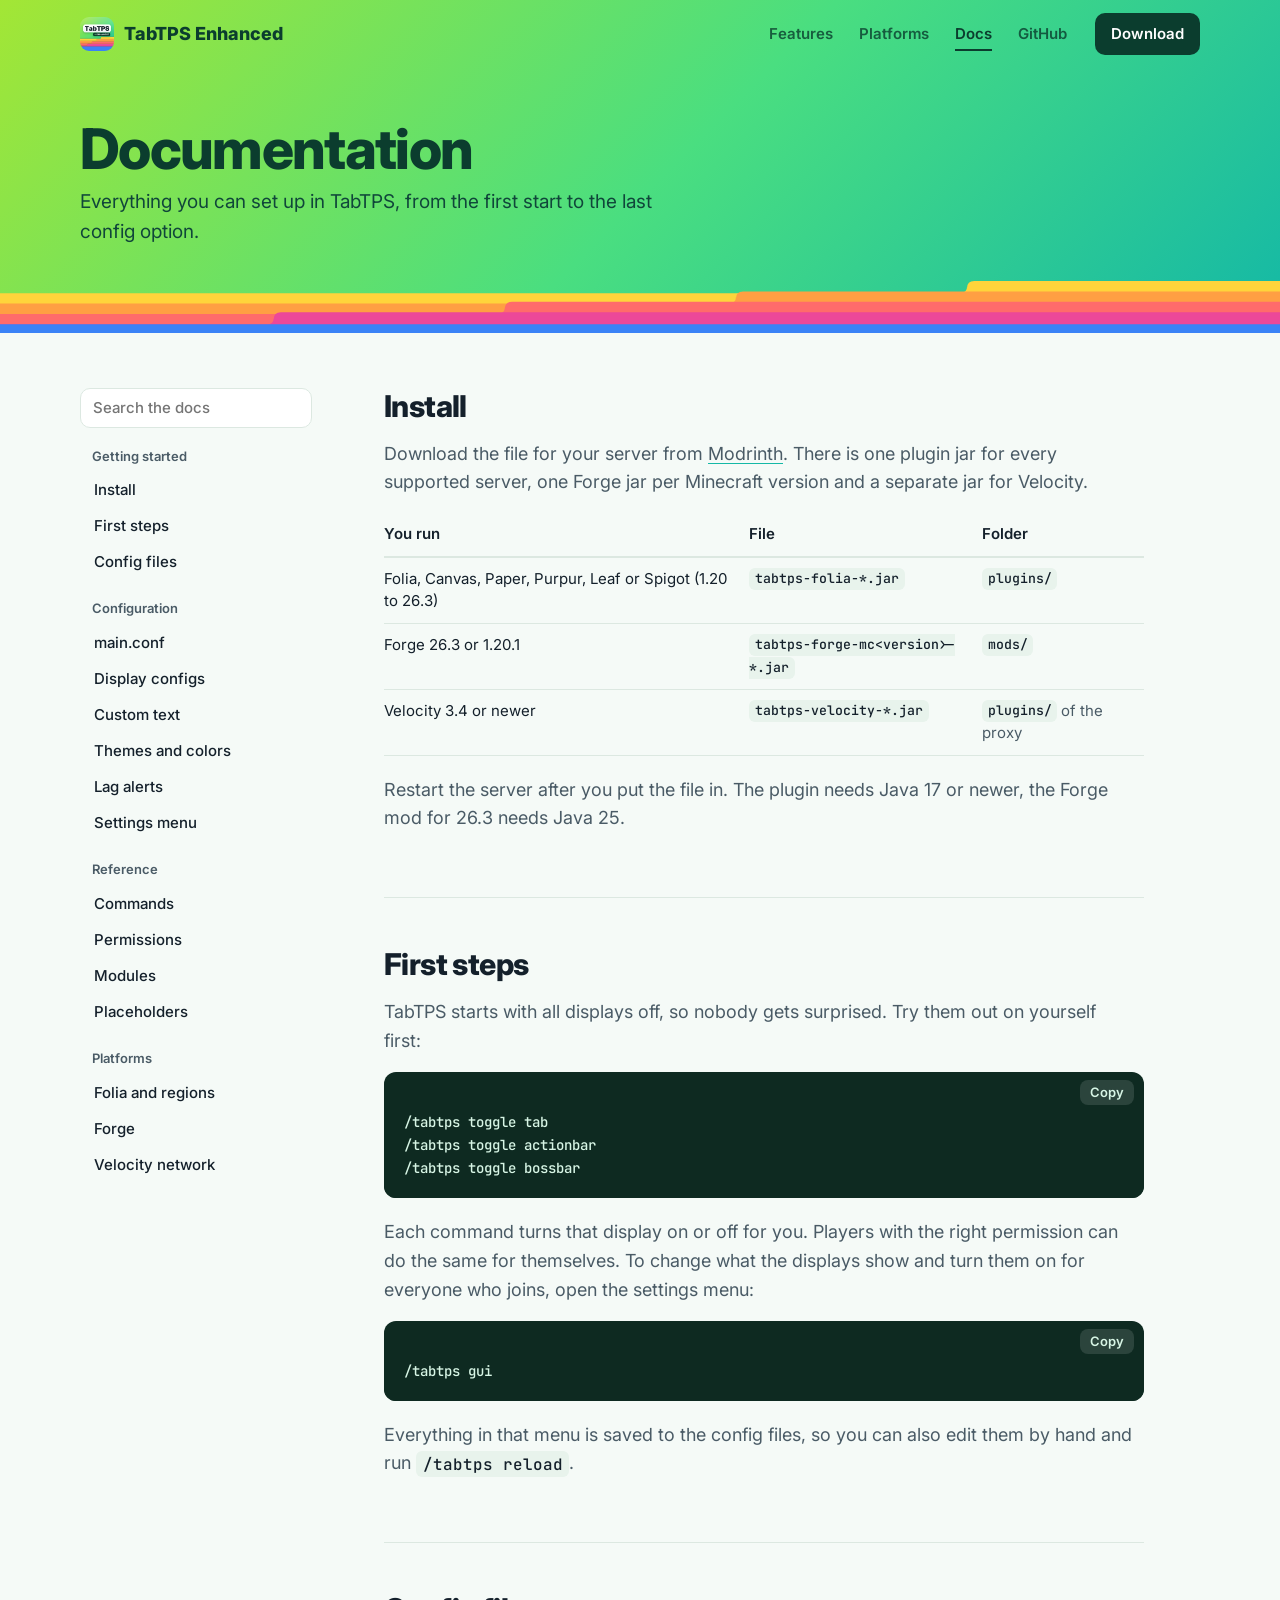
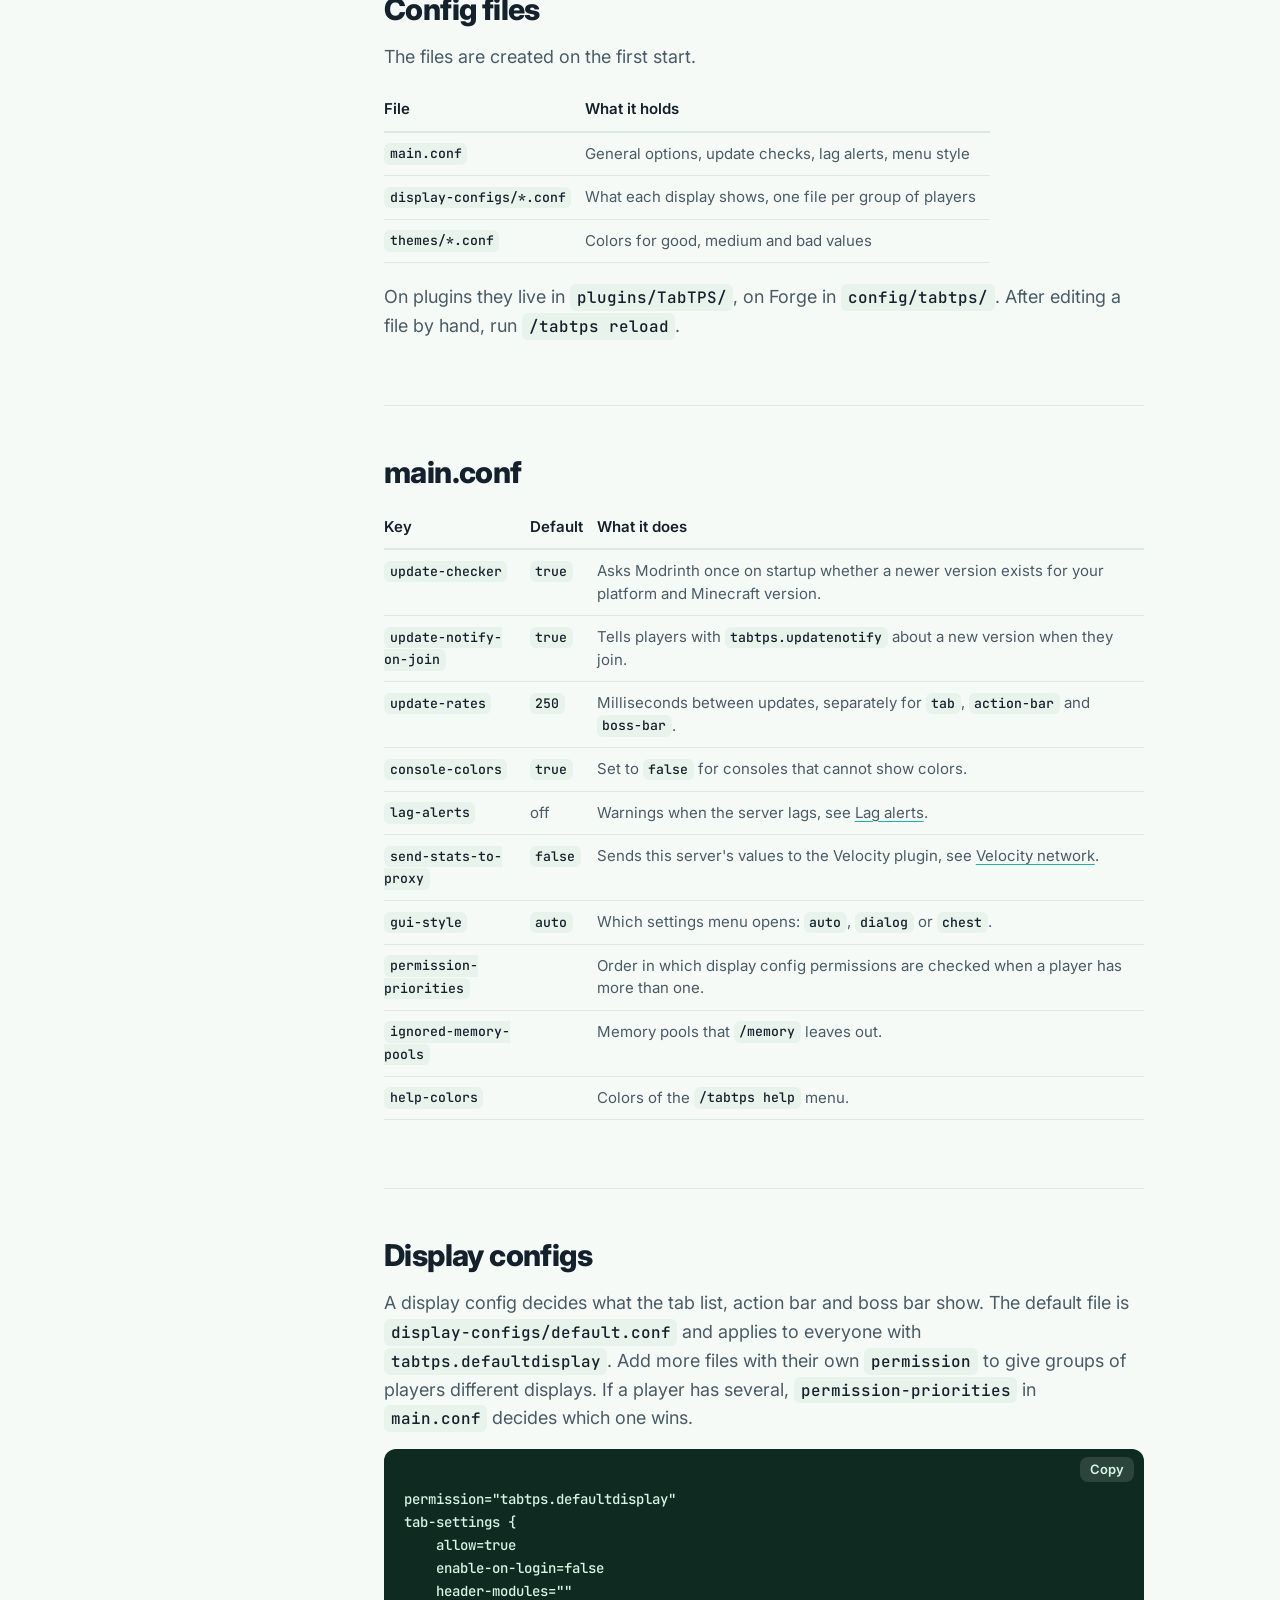
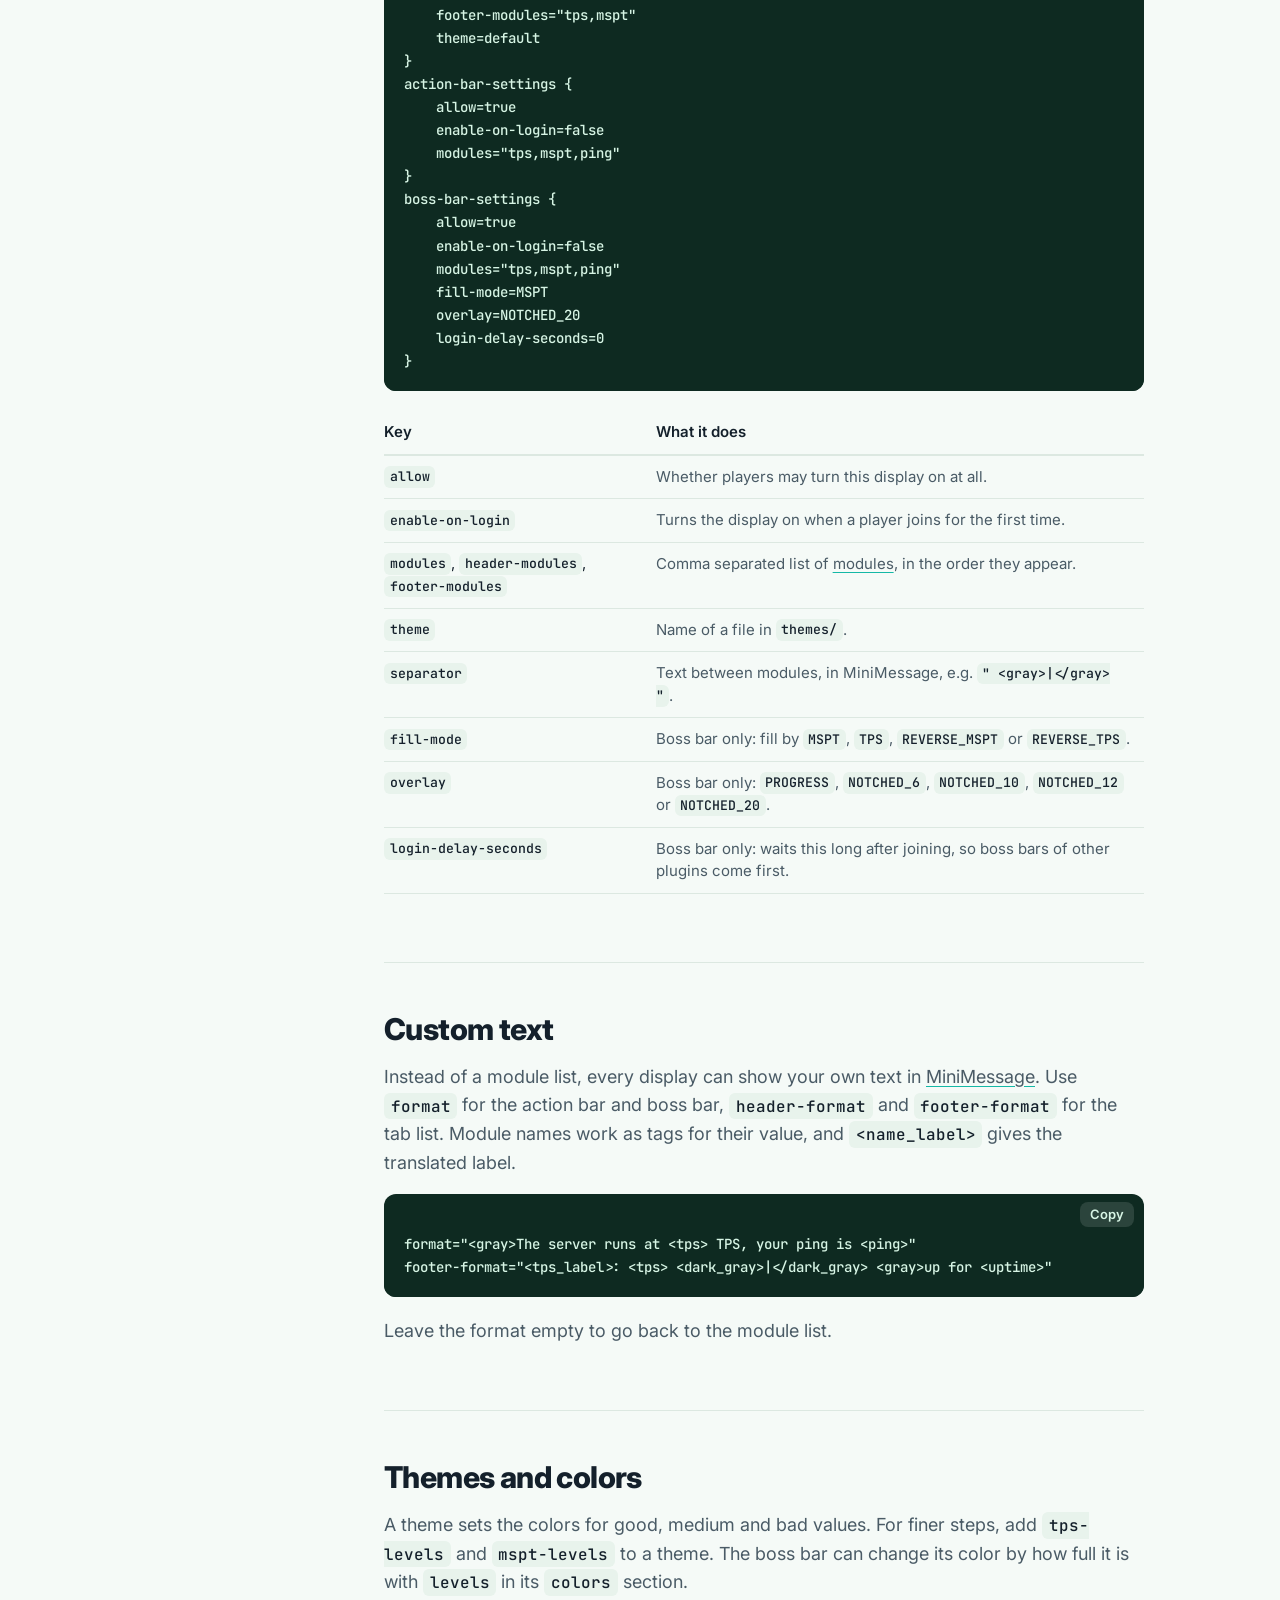
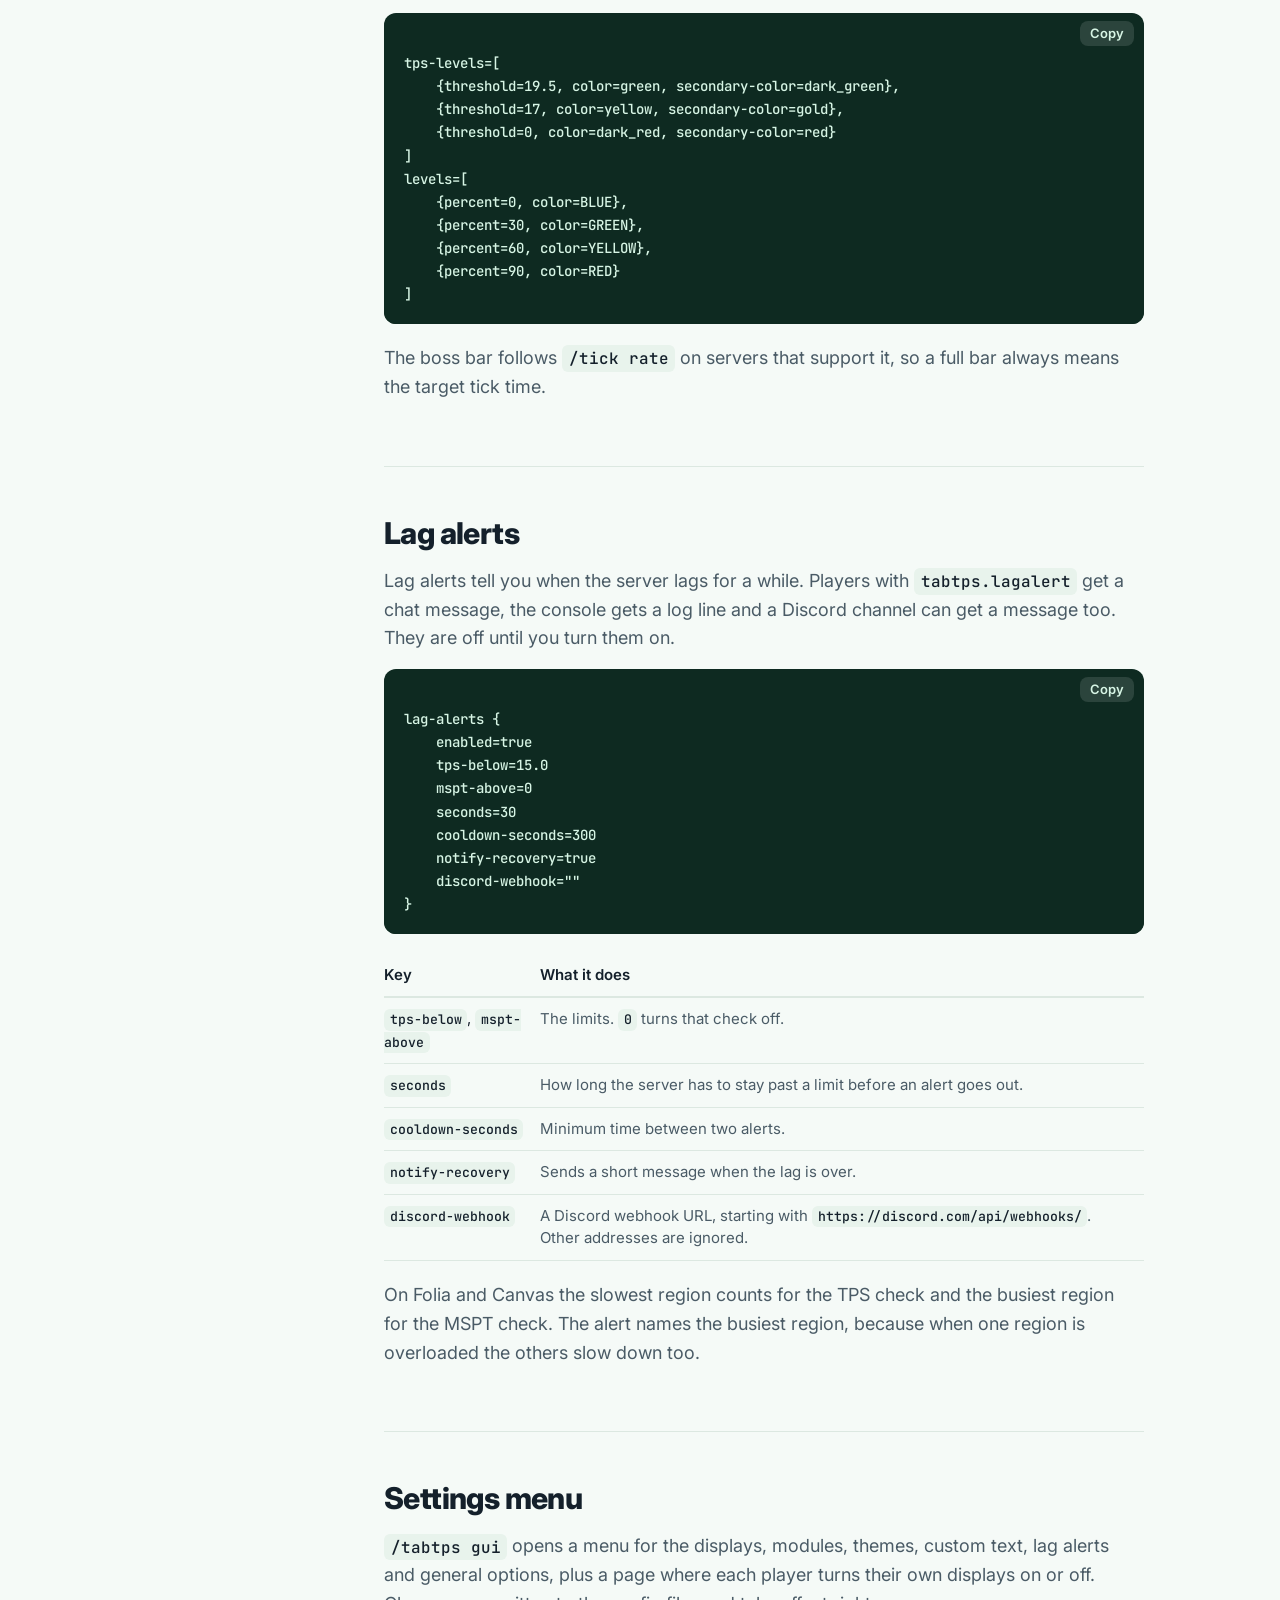
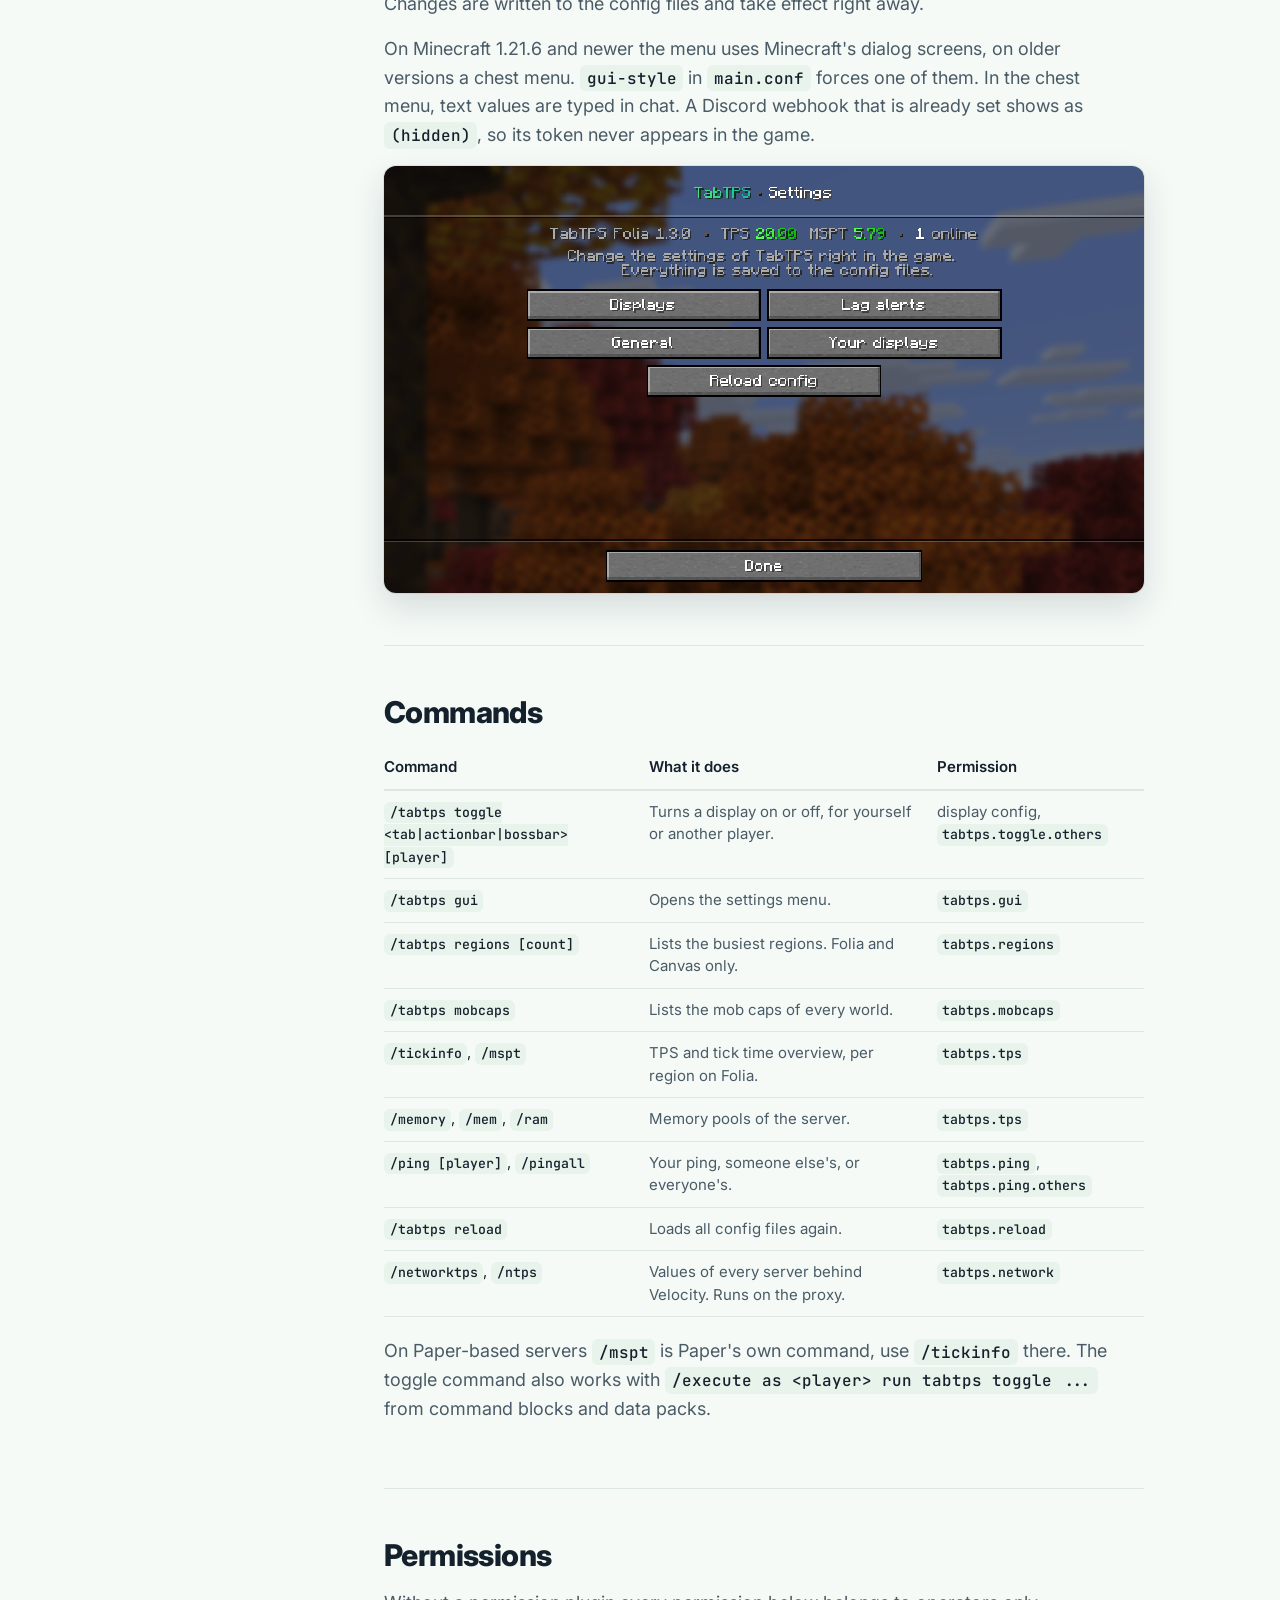
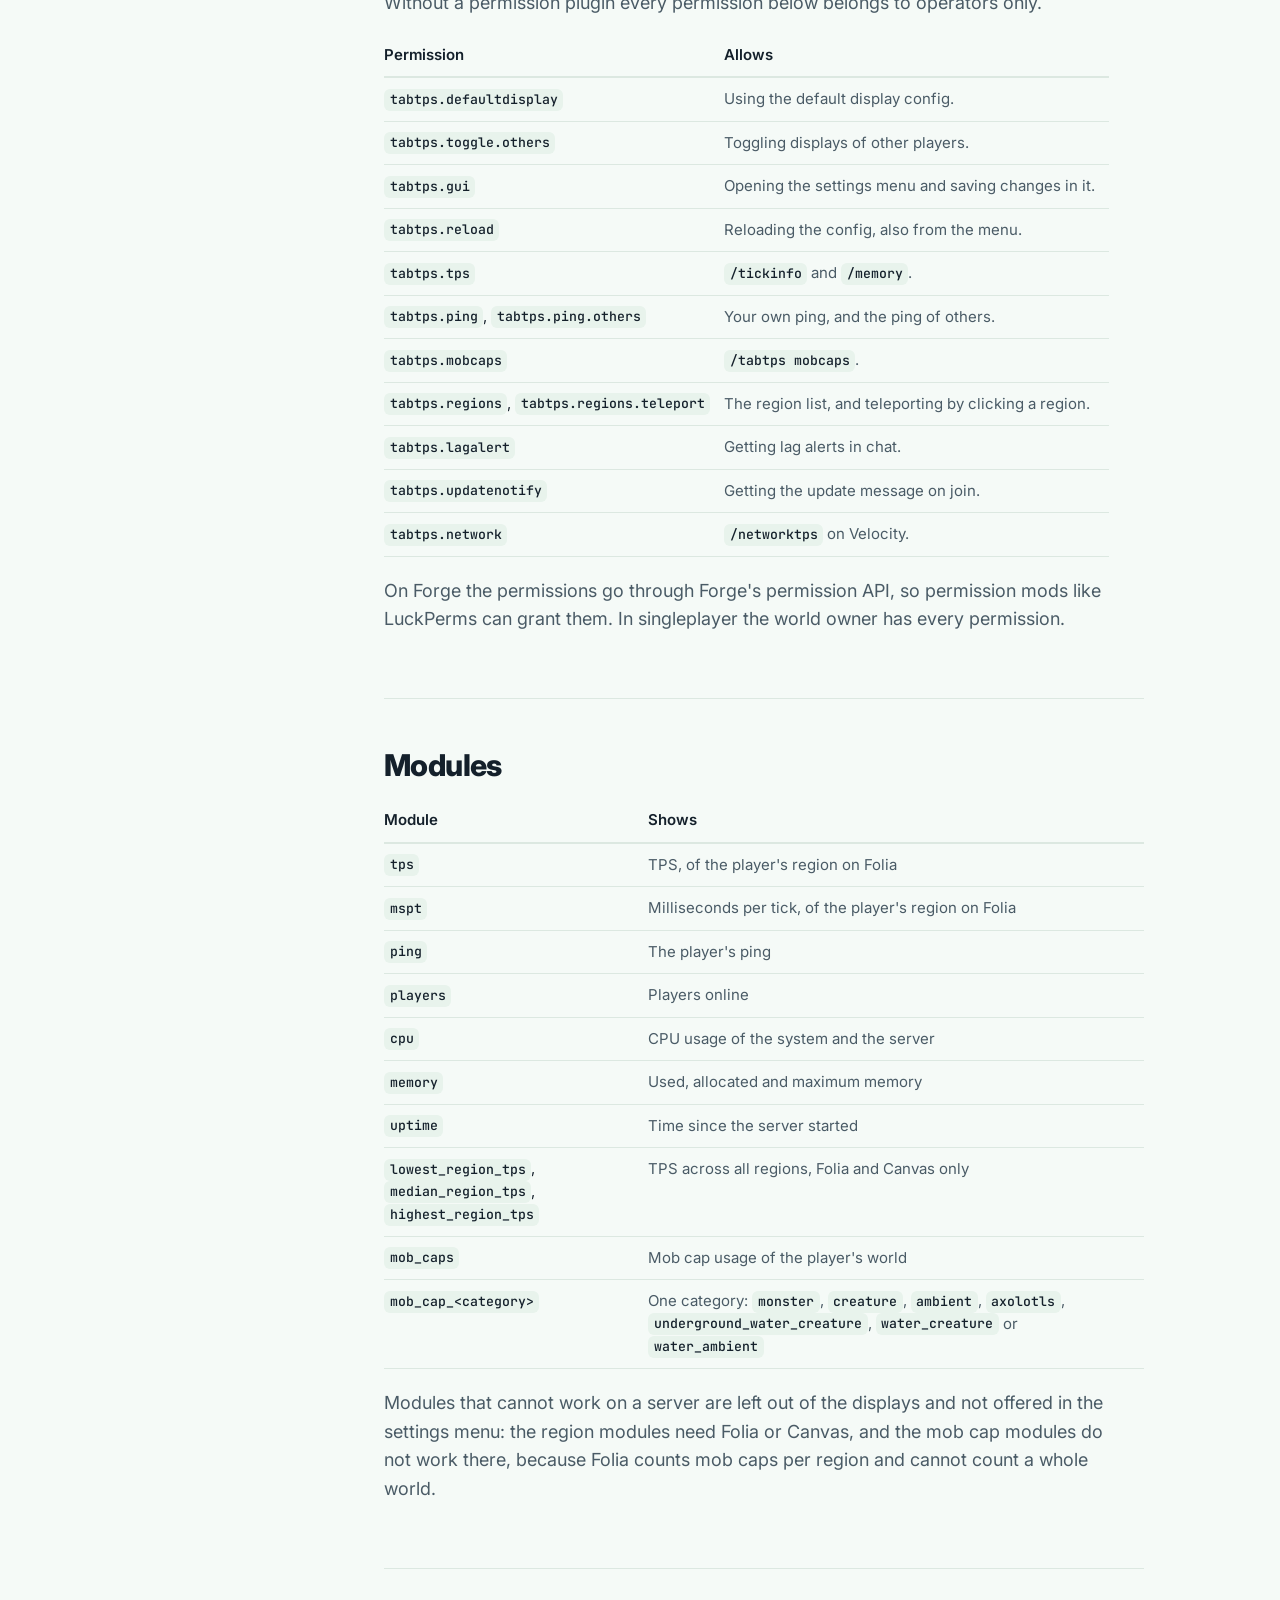
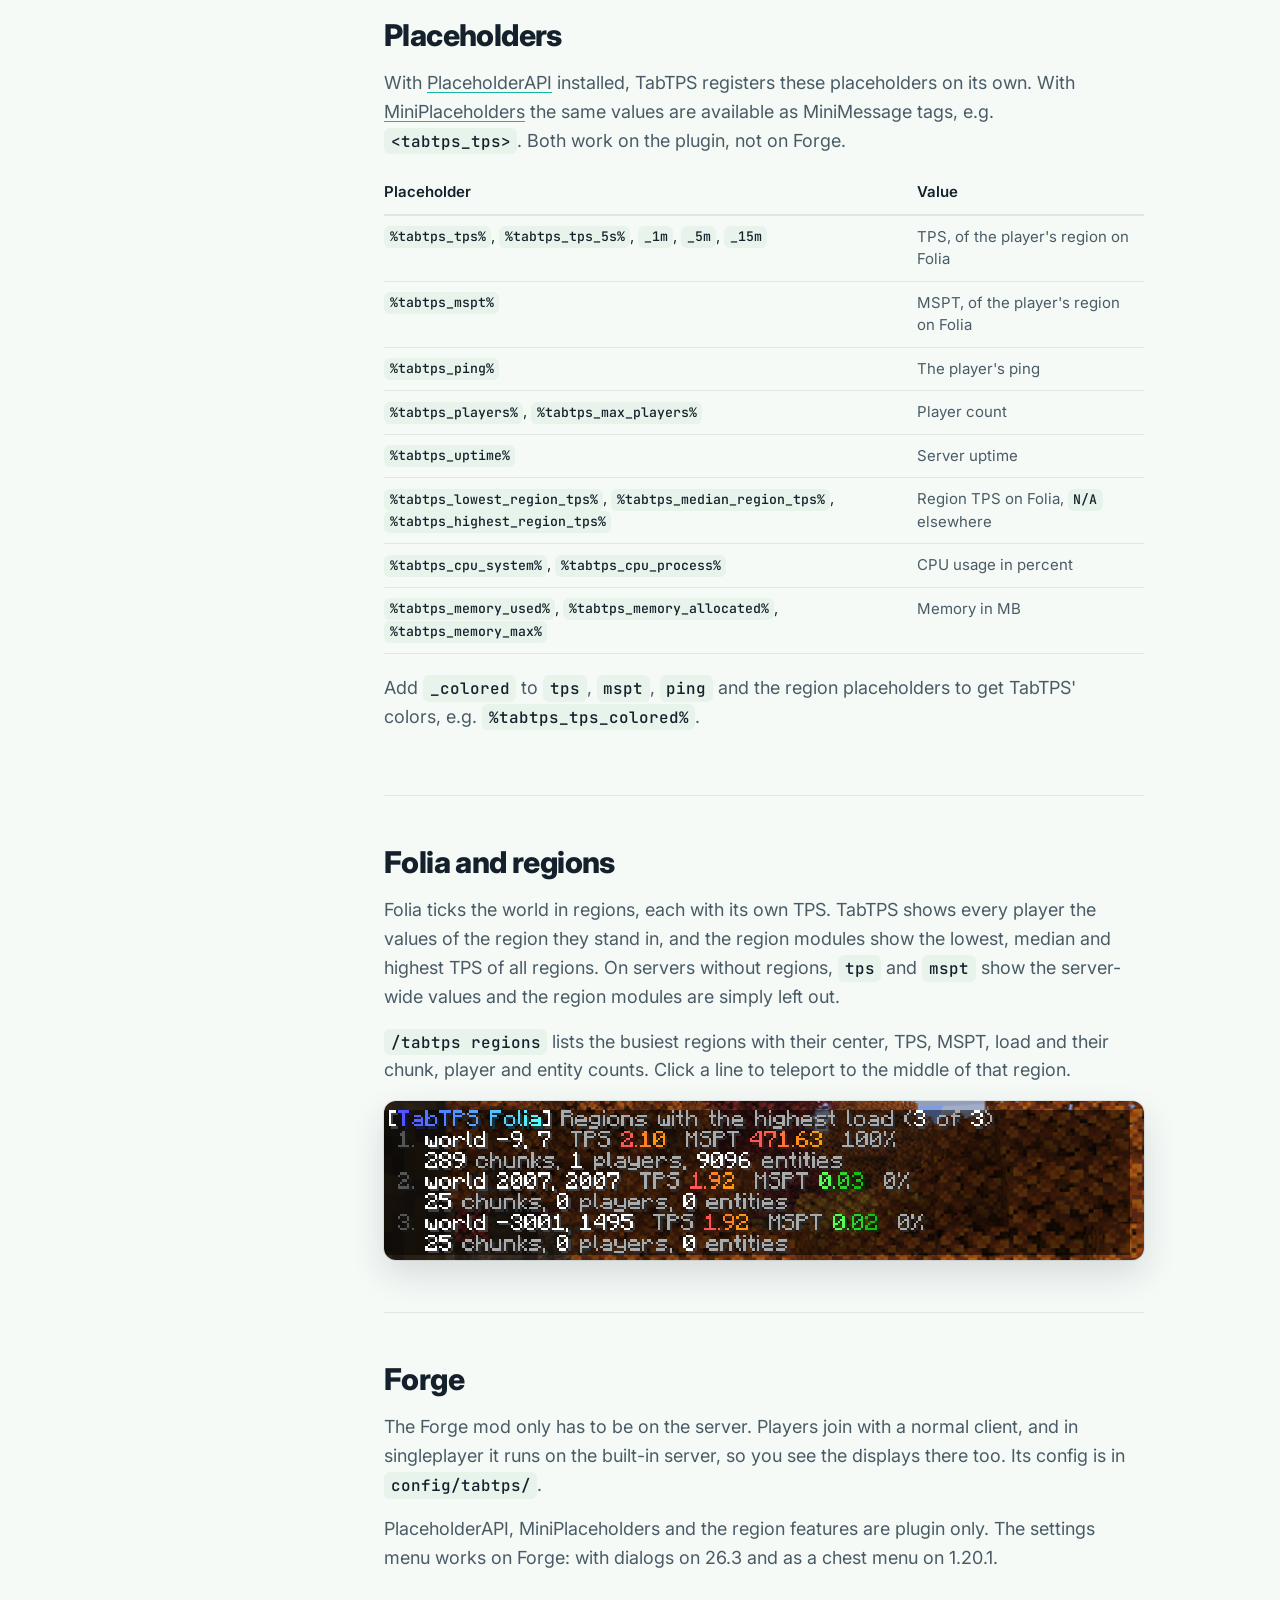
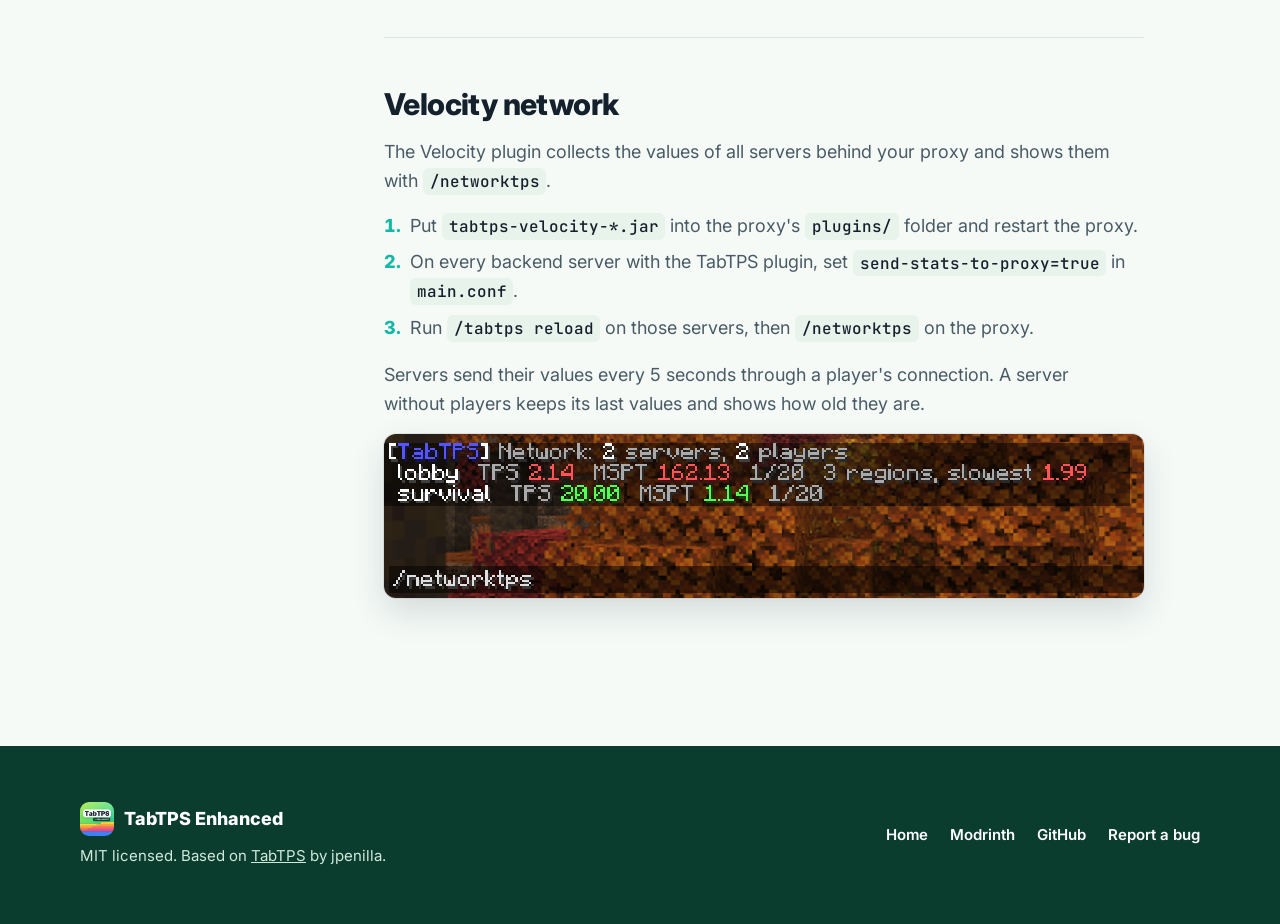
==== docs/docs.html @ 2b4ebb53 "Add website and documentation Static landing page and documentation in docs/ for GitHub Pages. The r" ====
<!doctype html>
<html lang="en">
<head>
<meta charset="utf-8">
<meta name="viewport" content="width=device-width, initial-scale=1">
<title>TabTPS Docs</title>
<meta name="description" content="How to install, configure and use TabTPS Enhanced: displays, modules, lag alerts, the settings menu, commands, permissions and placeholders.">
<link rel="icon" href="media/logo-128.png">
<link rel="preconnect" href="https://fonts.googleapis.com">
<link rel="preconnect" href="https://fonts.gstatic.com" crossorigin>
<link href="https://fonts.googleapis.com/css2?family=Inter:wght@400;500;600;800&family=JetBrains+Mono:wght@500&display=swap" rel="stylesheet">
<link rel="stylesheet" href="site.css">
</head>
<body class="docs-page">

<header class="topbar">
  <nav class="nav wrap" aria-label="Main">
    <a class="brand" href="index.html"><img src="media/logo-128.png" alt=""><span>TabTPS Enhanced</span></a>
    <ul class="nav-links" id="nav-links">
      <li><a href="index.html#features">Features</a></li>
      <li><a href="index.html#platforms">Platforms</a></li>
      <li><a href="docs.html" aria-current="page">Docs</a></li>
      <li><a href="https://github.com/MCbabel/TabTPS-Folia">GitHub</a></li>
      <li class="menu-only"><a href="https://modrinth.com/plugin/tabtps-folia">Download on Modrinth</a></li>
    </ul>
    <a class="nav-download" href="https://modrinth.com/plugin/tabtps-folia">Download</a>
    <button class="menu-toggle" type="button" aria-expanded="false" aria-controls="nav-links">Menu</button>
  </nav>
</header>

<div class="doc-hero">
  <div class="wrap">
    <h1>Documentation</h1>
    <p>Everything you can set up in TabTPS, from the first start to the last config option.</p>
  </div>
  <svg class="bands small" viewBox="0 0 1440 60" preserveAspectRatio="none" aria-hidden="true">
    <path fill="#FFD43B" d="M0 14H1080Q1088 14 1088 6V8Q1088 0 1096 0H1440V60H0Z"/>
    <path fill="#FF9F43" d="M0 26H820Q828 26 828 18V20Q828 12 836 12H1440V60H0Z"/>
    <path fill="#FF6B6B" d="M0 38H560Q568 38 568 30V32Q568 24 576 24H1440V60H0Z"/>
    <path fill="#EC4899" d="M0 50H300Q308 50 308 42V44Q308 36 316 36H1440V60H0Z"/>
    <path fill="#3B82F6" d="M0 50H1440V60H0Z"/>
  </svg>
</div>

<div class="doc-layout wrap">
  <aside class="doc-nav" aria-label="Documentation">
    <details class="doc-toc" open>
      <summary>On this page<span class="doc-current"></span></summary>
      <label class="doc-search">
        <span class="visually-hidden">Search the docs</span>
        <input type="search" placeholder="Search the docs" autocomplete="off">
      </label>
      <p class="doc-search-empty" hidden>Nothing found. Try a command, a permission or a config key.</p>
      <ol>
        <li class="group">Getting started
          <ol>
            <li><a href="#install">Install</a></li>
            <li><a href="#first-steps">First steps</a></li>
            <li><a href="#files">Config files</a></li>
          </ol>
        </li>
        <li class="group">Configuration
          <ol>
            <li><a href="#main-conf">main.conf</a></li>
            <li><a href="#display-configs">Display configs</a></li>
            <li><a href="#custom-text">Custom text</a></li>
            <li><a href="#themes">Themes and colors</a></li>
            <li><a href="#lag-alerts">Lag alerts</a></li>
            <li><a href="#settings-menu">Settings menu</a></li>
          </ol>
        </li>
        <li class="group">Reference
          <ol>
            <li><a href="#commands">Commands</a></li>
            <li><a href="#permissions">Permissions</a></li>
            <li><a href="#modules">Modules</a></li>
            <li><a href="#placeholders">Placeholders</a></li>
          </ol>
        </li>
        <li class="group">Platforms
          <ol>
            <li><a href="#folia">Folia and regions</a></li>
            <li><a href="#forge">Forge</a></li>
            <li><a href="#velocity">Velocity network</a></li>
          </ol>
        </li>
      </ol>
    </details>
  </aside>

  <main class="doc-content">

    <section id="install">
      <h2>Install</h2>
      <p>Download the file for your server from <a href="https://modrinth.com/plugin/tabtps-folia">Modrinth</a>. There is one plugin jar for every supported server, one Forge jar per Minecraft version and a separate jar for Velocity.</p>
      <table>
        <thead><tr><th>You run</th><th>File</th><th>Folder</th></tr></thead>
        <tbody>
          <tr><td>Folia, Canvas, Paper, Purpur, Leaf or Spigot (1.20 to 26.3)</td><td><code>tabtps-folia-*.jar</code></td><td><code>plugins/</code></td></tr>
          <tr><td>Forge 26.3 or 1.20.1</td><td><code>tabtps-forge-mc&lt;version&gt;-*.jar</code></td><td><code>mods/</code></td></tr>
          <tr><td>Velocity 3.4 or newer</td><td><code>tabtps-velocity-*.jar</code></td><td><code>plugins/</code> of the proxy</td></tr>
        </tbody>
      </table>
      <p>Restart the server after you put the file in. The plugin needs Java 17 or newer, the Forge mod for 26.3 needs Java 25.</p>
    </section>

    <section id="first-steps">
      <h2>First steps</h2>
      <p>TabTPS starts with all displays off, so nobody gets surprised. Try them out on yourself first:</p>
      <pre><code>/tabtps toggle tab
/tabtps toggle actionbar
/tabtps toggle bossbar</code></pre>
      <p>Each command turns that display on or off for you. Players with the right permission can do the same for themselves. To change what the displays show and turn them on for everyone who joins, open the settings menu:</p>
      <pre><code>/tabtps gui</code></pre>
      <p>Everything in that menu is saved to the config files, so you can also edit them by hand and run <code>/tabtps reload</code>.</p>
    </section>

    <section id="files">
      <h2>Config files</h2>
      <p>The files are created on the first start.</p>
      <table>
        <thead><tr><th>File</th><th>What it holds</th></tr></thead>
        <tbody>
          <tr><td><code>main.conf</code></td><td>General options, update checks, lag alerts, menu style</td></tr>
          <tr><td><code>display-configs/*.conf</code></td><td>What each display shows, one file per group of players</td></tr>
          <tr><td><code>themes/*.conf</code></td><td>Colors for good, medium and bad values</td></tr>
        </tbody>
      </table>
      <p>On plugins they live in <code>plugins/TabTPS/</code>, on Forge in <code>config/tabtps/</code>. After editing a file by hand, run <code>/tabtps reload</code>.</p>
    </section>

    <section id="main-conf">
      <h2>main.conf</h2>
      <table>
        <thead><tr><th>Key</th><th>Default</th><th>What it does</th></tr></thead>
        <tbody>
          <tr><td><code>update-checker</code></td><td><code>true</code></td><td>Asks Modrinth once on startup whether a newer version exists for your platform and Minecraft version.</td></tr>
          <tr><td><code>update-notify-on-join</code></td><td><code>true</code></td><td>Tells players with <code>tabtps.updatenotify</code> about a new version when they join.</td></tr>
          <tr><td><code>update-rates</code></td><td><code>250</code></td><td>Milliseconds between updates, separately for <code>tab</code>, <code>action-bar</code> and <code>boss-bar</code>.</td></tr>
          <tr><td><code>console-colors</code></td><td><code>true</code></td><td>Set to <code>false</code> for consoles that cannot show colors.</td></tr>
          <tr><td><code>lag-alerts</code></td><td>off</td><td>Warnings when the server lags, see <a href="#lag-alerts">Lag alerts</a>.</td></tr>
          <tr><td><code>send-stats-to-proxy</code></td><td><code>false</code></td><td>Sends this server's values to the Velocity plugin, see <a href="#velocity">Velocity network</a>.</td></tr>
          <tr><td><code>gui-style</code></td><td><code>auto</code></td><td>Which settings menu opens: <code>auto</code>, <code>dialog</code> or <code>chest</code>.</td></tr>
          <tr><td><code>permission-priorities</code></td><td></td><td>Order in which display config permissions are checked when a player has more than one.</td></tr>
          <tr><td><code>ignored-memory-pools</code></td><td></td><td>Memory pools that <code>/memory</code> leaves out.</td></tr>
          <tr><td><code>help-colors</code></td><td></td><td>Colors of the <code>/tabtps help</code> menu.</td></tr>
        </tbody>
      </table>
    </section>

    <section id="display-configs">
      <h2>Display configs</h2>
      <p>A display config decides what the tab list, action bar and boss bar show. The default file is <code>display-configs/default.conf</code> and applies to everyone with <code>tabtps.defaultdisplay</code>. Add more files with their own <code>permission</code> to give groups of players different displays. If a player has several, <code>permission-priorities</code> in <code>main.conf</code> decides which one wins.</p>
      <pre><code>permission="tabtps.defaultdisplay"
tab-settings {
    allow=true
    enable-on-login=false
    header-modules=""
    footer-modules="tps,mspt"
    theme=default
}
action-bar-settings {
    allow=true
    enable-on-login=false
    modules="tps,mspt,ping"
}
boss-bar-settings {
    allow=true
    enable-on-login=false
    modules="tps,mspt,ping"
    fill-mode=MSPT
    overlay=NOTCHED_20
    login-delay-seconds=0
}</code></pre>
      <table>
        <thead><tr><th>Key</th><th>What it does</th></tr></thead>
        <tbody>
          <tr><td><code>allow</code></td><td>Whether players may turn this display on at all.</td></tr>
          <tr><td><code>enable-on-login</code></td><td>Turns the display on when a player joins for the first time.</td></tr>
          <tr><td><code>modules</code>, <code>header-modules</code>, <code>footer-modules</code></td><td>Comma separated list of <a href="#modules">modules</a>, in the order they appear.</td></tr>
          <tr><td><code>theme</code></td><td>Name of a file in <code>themes/</code>.</td></tr>
          <tr><td><code>separator</code></td><td>Text between modules, in MiniMessage, e.g. <code>" &lt;gray&gt;|&lt;/gray&gt; "</code>.</td></tr>
          <tr><td><code>fill-mode</code></td><td>Boss bar only: fill by <code>MSPT</code>, <code>TPS</code>, <code>REVERSE_MSPT</code> or <code>REVERSE_TPS</code>.</td></tr>
          <tr><td><code>overlay</code></td><td>Boss bar only: <code>PROGRESS</code>, <code>NOTCHED_6</code>, <code>NOTCHED_10</code>, <code>NOTCHED_12</code> or <code>NOTCHED_20</code>.</td></tr>
          <tr><td><code>login-delay-seconds</code></td><td>Boss bar only: waits this long after joining, so boss bars of other plugins come first.</td></tr>
        </tbody>
      </table>
    </section>

    <section id="custom-text">
      <h2>Custom text</h2>
      <p>Instead of a module list, every display can show your own text in <a href="https://docs.advntr.dev/minimessage/format.html">MiniMessage</a>. Use <code>format</code> for the action bar and boss bar, <code>header-format</code> and <code>footer-format</code> for the tab list. Module names work as tags for their value, and <code>&lt;name_label&gt;</code> gives the translated label.</p>
      <pre><code>format="&lt;gray&gt;The server runs at &lt;tps&gt; TPS, your ping is &lt;ping&gt;"
footer-format="&lt;tps_label&gt;: &lt;tps&gt; &lt;dark_gray&gt;|&lt;/dark_gray&gt; &lt;gray&gt;up for &lt;uptime&gt;"</code></pre>
      <p>Leave the format empty to go back to the module list.</p>
    </section>

    <section id="themes">
      <h2>Themes and colors</h2>
      <p>A theme sets the colors for good, medium and bad values. For finer steps, add <code>tps-levels</code> and <code>mspt-levels</code> to a theme. The boss bar can change its color by how full it is with <code>levels</code> in its <code>colors</code> section.</p>
      <pre><code>tps-levels=[
    {threshold=19.5, color=green, secondary-color=dark_green},
    {threshold=17, color=yellow, secondary-color=gold},
    {threshold=0, color=dark_red, secondary-color=red}
]
levels=[
    {percent=0, color=BLUE},
    {percent=30, color=GREEN},
    {percent=60, color=YELLOW},
    {percent=90, color=RED}
]</code></pre>
      <p>The boss bar follows <code>/tick rate</code> on servers that support it, so a full bar always means the target tick time.</p>
    </section>

    <section id="lag-alerts">
      <h2>Lag alerts</h2>
      <p>Lag alerts tell you when the server lags for a while. Players with <code>tabtps.lagalert</code> get a chat message, the console gets a log line and a Discord channel can get a message too. They are off until you turn them on.</p>
      <pre><code>lag-alerts {
    enabled=true
    tps-below=15.0
    mspt-above=0
    seconds=30
    cooldown-seconds=300
    notify-recovery=true
    discord-webhook=""
}</code></pre>
      <table>
        <thead><tr><th>Key</th><th>What it does</th></tr></thead>
        <tbody>
          <tr><td><code>tps-below</code>, <code>mspt-above</code></td><td>The limits. <code>0</code> turns that check off.</td></tr>
          <tr><td><code>seconds</code></td><td>How long the server has to stay past a limit before an alert goes out.</td></tr>
          <tr><td><code>cooldown-seconds</code></td><td>Minimum time between two alerts.</td></tr>
          <tr><td><code>notify-recovery</code></td><td>Sends a short message when the lag is over.</td></tr>
          <tr><td><code>discord-webhook</code></td><td>A Discord webhook URL, starting with <code>https://discord.com/api/webhooks/</code>. Other addresses are ignored.</td></tr>
        </tbody>
      </table>
      <p>On Folia and Canvas the slowest region counts for the TPS check and the busiest region for the MSPT check. The alert names the busiest region, because when one region is overloaded the others slow down too.</p>
    </section>

    <section id="settings-menu">
      <h2>Settings menu</h2>
      <p><code>/tabtps gui</code> opens a menu for the displays, modules, themes, custom text, lag alerts and general options, plus a page where each player turns their own displays on or off. Changes are written to the config files and take effect right away.</p>
      <p>On Minecraft 1.21.6 and newer the menu uses Minecraft's dialog screens, on older versions a chest menu. <code>gui-style</code> in <code>main.conf</code> forces one of them. In the chest menu, text values are typed in chat. A Discord webhook that is already set shows as <code>(hidden)</code>, so its token never appears in the game.</p>
      <img class="doc-shot" src="media/gui-dialog.png" width="1440" height="810" alt="The settings dialog with buttons for displays, lag alerts, general and your displays" loading="lazy">
    </section>

    <section id="commands">
      <h2>Commands</h2>
      <table>
        <thead><tr><th>Command</th><th>What it does</th><th>Permission</th></tr></thead>
        <tbody>
          <tr><td><code>/tabtps toggle &lt;tab|actionbar|bossbar&gt; [player]</code></td><td>Turns a display on or off, for yourself or another player.</td><td>display config, <code>tabtps.toggle.others</code></td></tr>
          <tr><td><code>/tabtps gui</code></td><td>Opens the settings menu.</td><td><code>tabtps.gui</code></td></tr>
          <tr><td><code>/tabtps regions [count]</code></td><td>Lists the busiest regions. Folia and Canvas only.</td><td><code>tabtps.regions</code></td></tr>
          <tr><td><code>/tabtps mobcaps</code></td><td>Lists the mob caps of every world.</td><td><code>tabtps.mobcaps</code></td></tr>
          <tr><td><code>/tickinfo</code>, <code>/mspt</code></td><td>TPS and tick time overview, per region on Folia.</td><td><code>tabtps.tps</code></td></tr>
          <tr><td><code>/memory</code>, <code>/mem</code>, <code>/ram</code></td><td>Memory pools of the server.</td><td><code>tabtps.tps</code></td></tr>
          <tr><td><code>/ping [player]</code>, <code>/pingall</code></td><td>Your ping, someone else's, or everyone's.</td><td><code>tabtps.ping</code>, <code>tabtps.ping.others</code></td></tr>
          <tr><td><code>/tabtps reload</code></td><td>Loads all config files again.</td><td><code>tabtps.reload</code></td></tr>
          <tr><td><code>/networktps</code>, <code>/ntps</code></td><td>Values of every server behind Velocity. Runs on the proxy.</td><td><code>tabtps.network</code></td></tr>
        </tbody>
      </table>
      <p>On Paper-based servers <code>/mspt</code> is Paper's own command, use <code>/tickinfo</code> there. The toggle command also works with <code>/execute as &lt;player&gt; run tabtps toggle ...</code> from command blocks and data packs.</p>
    </section>

    <section id="permissions">
      <h2>Permissions</h2>
      <p>Without a permission plugin every permission below belongs to operators only.</p>
      <table>
        <thead><tr><th>Permission</th><th>Allows</th></tr></thead>
        <tbody>
          <tr><td><code>tabtps.defaultdisplay</code></td><td>Using the default display config.</td></tr>
          <tr><td><code>tabtps.toggle.others</code></td><td>Toggling displays of other players.</td></tr>
          <tr><td><code>tabtps.gui</code></td><td>Opening the settings menu and saving changes in it.</td></tr>
          <tr><td><code>tabtps.reload</code></td><td>Reloading the config, also from the menu.</td></tr>
          <tr><td><code>tabtps.tps</code></td><td><code>/tickinfo</code> and <code>/memory</code>.</td></tr>
          <tr><td><code>tabtps.ping</code>, <code>tabtps.ping.others</code></td><td>Your own ping, and the ping of others.</td></tr>
          <tr><td><code>tabtps.mobcaps</code></td><td><code>/tabtps mobcaps</code>.</td></tr>
          <tr><td><code>tabtps.regions</code>, <code>tabtps.regions.teleport</code></td><td>The region list, and teleporting by clicking a region.</td></tr>
          <tr><td><code>tabtps.lagalert</code></td><td>Getting lag alerts in chat.</td></tr>
          <tr><td><code>tabtps.updatenotify</code></td><td>Getting the update message on join.</td></tr>
          <tr><td><code>tabtps.network</code></td><td><code>/networktps</code> on Velocity.</td></tr>
        </tbody>
      </table>
      <p>On Forge the permissions go through Forge's permission API, so permission mods like LuckPerms can grant them. In singleplayer the world owner has every permission.</p>
    </section>

    <section id="modules">
      <h2>Modules</h2>
      <table>
        <thead><tr><th>Module</th><th>Shows</th></tr></thead>
        <tbody>
          <tr><td><code>tps</code></td><td>TPS, of the player's region on Folia</td></tr>
          <tr><td><code>mspt</code></td><td>Milliseconds per tick, of the player's region on Folia</td></tr>
          <tr><td><code>ping</code></td><td>The player's ping</td></tr>
          <tr><td><code>players</code></td><td>Players online</td></tr>
          <tr><td><code>cpu</code></td><td>CPU usage of the system and the server</td></tr>
          <tr><td><code>memory</code></td><td>Used, allocated and maximum memory</td></tr>
          <tr><td><code>uptime</code></td><td>Time since the server started</td></tr>
          <tr><td><code>lowest_region_tps</code>, <code>median_region_tps</code>, <code>highest_region_tps</code></td><td>TPS across all regions, Folia and Canvas only</td></tr>
          <tr><td><code>mob_caps</code></td><td>Mob cap usage of the player's world</td></tr>
          <tr><td><code>mob_cap_&lt;category&gt;</code></td><td>One category: <code>monster</code>, <code>creature</code>, <code>ambient</code>, <code>axolotls</code>, <code>underground_water_creature</code>, <code>water_creature</code> or <code>water_ambient</code></td></tr>
        </tbody>
      </table>
      <p>Modules that cannot work on a server are left out of the displays and not offered in the settings menu: the region modules need Folia or Canvas, and the mob cap modules do not work there, because Folia counts mob caps per region and cannot count a whole world.</p>
    </section>

    <section id="placeholders">
      <h2>Placeholders</h2>
      <p>With <a href="https://modrinth.com/plugin/placeholderapi">PlaceholderAPI</a> installed, TabTPS registers these placeholders on its own. With <a href="https://modrinth.com/plugin/miniplaceholders">MiniPlaceholders</a> the same values are available as MiniMessage tags, e.g. <code>&lt;tabtps_tps&gt;</code>. Both work on the plugin, not on Forge.</p>
      <table>
        <thead><tr><th>Placeholder</th><th>Value</th></tr></thead>
        <tbody>
          <tr><td><code>%tabtps_tps%</code>, <code>%tabtps_tps_5s%</code>, <code>_1m</code>, <code>_5m</code>, <code>_15m</code></td><td>TPS, of the player's region on Folia</td></tr>
          <tr><td><code>%tabtps_mspt%</code></td><td>MSPT, of the player's region on Folia</td></tr>
          <tr><td><code>%tabtps_ping%</code></td><td>The player's ping</td></tr>
          <tr><td><code>%tabtps_players%</code>, <code>%tabtps_max_players%</code></td><td>Player count</td></tr>
          <tr><td><code>%tabtps_uptime%</code></td><td>Server uptime</td></tr>
          <tr><td><code>%tabtps_lowest_region_tps%</code>, <code>%tabtps_median_region_tps%</code>, <code>%tabtps_highest_region_tps%</code></td><td>Region TPS on Folia, <code>N/A</code> elsewhere</td></tr>
          <tr><td><code>%tabtps_cpu_system%</code>, <code>%tabtps_cpu_process%</code></td><td>CPU usage in percent</td></tr>
          <tr><td><code>%tabtps_memory_used%</code>, <code>%tabtps_memory_allocated%</code>, <code>%tabtps_memory_max%</code></td><td>Memory in MB</td></tr>
        </tbody>
      </table>
      <p>Add <code>_colored</code> to <code>tps</code>, <code>mspt</code>, <code>ping</code> and the region placeholders to get TabTPS' colors, e.g. <code>%tabtps_tps_colored%</code>.</p>
    </section>

    <section id="folia">
      <h2>Folia and regions</h2>
      <p>Folia ticks the world in regions, each with its own TPS. TabTPS shows every player the values of the region they stand in, and the region modules show the lowest, median and highest TPS of all regions. On servers without regions, <code>tps</code> and <code>mspt</code> show the server-wide values and the region modules are simply left out.</p>
      <p><code>/tabtps regions</code> lists the busiest regions with their center, TPS, MSPT, load and their chunk, player and entity counts. Click a line to teleport to the middle of that region.</p>
      <img class="doc-shot" src="media/regions.png" width="990" height="207" alt="List of regions sorted by load" loading="lazy">
    </section>

    <section id="forge">
      <h2>Forge</h2>
      <p>The Forge mod only has to be on the server. Players join with a normal client, and in singleplayer it runs on the built-in server, so you see the displays there too. Its config is in <code>config/tabtps/</code>.</p>
      <p>PlaceholderAPI, MiniPlaceholders and the region features are plugin only. The settings menu works on Forge: with dialogs on 26.3 and as a chest menu on 1.20.1.</p>
    </section>

    <section id="velocity">
      <h2>Velocity network</h2>
      <p>The Velocity plugin collects the values of all servers behind your proxy and shows them with <code>/networktps</code>.</p>
      <ol class="doc-steps">
        <li>Put <code>tabtps-velocity-*.jar</code> into the proxy's <code>plugins/</code> folder and restart the proxy.</li>
        <li>On every backend server with the TabTPS plugin, set <code>send-stats-to-proxy=true</code> in <code>main.conf</code>.</li>
        <li>Run <code>/tabtps reload</code> on those servers, then <code>/networktps</code> on the proxy.</li>
      </ol>
      <p>Servers send their values every 5 seconds through a player's connection. A server without players keeps its last values and shows how old they are.</p>
      <img class="doc-shot" src="media/network.png" width="990" height="213" alt="Network list with two servers" loading="lazy">
    </section>


  </main>
</div>

<footer>
  <div class="wrap">
    <div>
      <a class="brand" href="index.html"><img src="media/logo-128.png" alt="">TabTPS Enhanced</a>
      <p>MIT licensed. Based on <a href="https://github.com/jpenilla/TabTPS">TabTPS</a> by jpenilla.</p>
    </div>
    <nav aria-label="Links">
      <a href="index.html">Home</a>
      <a href="https://modrinth.com/plugin/tabtps-folia">Modrinth</a>
      <a href="https://github.com/MCbabel/TabTPS-Folia">GitHub</a>
      <a href="https://github.com/MCbabel/TabTPS-Folia/issues">Report a bug</a>
    </nav>
  </div>
</footer>

<script src="site.js"></script>
<script src="docs.js"></script>
</body>
</html>
---- docs/site.css ----
:root {
  --lime: #A3E635;
  --green: #4ADE80;
  --teal: #14B8A6;
  --ink: #14202B;
  --forest: #0B3D2E;
  --leaf: #69DB7C;
  --paper: #F5FAF7;
  --surface: #FFFFFF;
  --text: #14202B;
  --muted: #4A5B66;
  --line: #DCE8E1;
  --code-bg: #E8F3EC;
  --band-yellow: #FFD43B;
  --band-orange: #FF9F43;
  --band-red: #FF6B6B;
  --band-pink: #EC4899;
  --band-blue: #3B82F6;
  --wrap: 1120px;
}
@media (prefers-color-scheme: dark) {
  :root {
    --paper: #0D1814;
    --surface: #13221C;
    --text: #E4F1EA;
    --muted: #A3B7AD;
    --line: #22362D;
    --code-bg: #183128;
  }
}

* { box-sizing: border-box; }
html { scroll-behavior: smooth; }
body {
  margin: 0;
  background: var(--paper);
  color: var(--text);
  font: 400 18px/1.6 "Inter", system-ui, sans-serif;
  -webkit-font-smoothing: antialiased;
}
img { display: block; max-width: 100%; height: auto; }
a { color: inherit; }
a:focus-visible, .button:focus-visible {
  outline: 3px solid var(--ink);
  outline-offset: 3px;
  border-radius: 10px;
}
code {
  font: 500 0.88em/1 "JetBrains Mono", ui-monospace, monospace;
  background: var(--code-bg);
  padding: 0.18em 0.42em;
  border-radius: 6px;
  white-space: nowrap;
}
.wrap { width: min(var(--wrap), 100% - 32px); margin-inline: auto; }

/* Hero */
.hero {
  position: relative;
  background: linear-gradient(135deg, var(--lime) 0%, var(--green) 52%, var(--teal) 100%);
  color: var(--forest);
  padding-bottom: 150px;
  overflow: hidden;
}
.hero::before {
  content: "";
  position: absolute;
  inset: 0 0 50% 0;
  background: linear-gradient(180deg, rgba(255, 255, 255, 0.22), rgba(255, 255, 255, 0));
  pointer-events: none;
}
.topbar {
  position: fixed;
  inset: 0 0 auto 0;
  z-index: 10;
  color: var(--forest);
  border-bottom: 1px solid transparent;
  transition: background-color 0.2s ease, border-color 0.2s ease, color 0.2s ease;
}
.topbar.scrolled {
  background: color-mix(in srgb, var(--paper) 86%, transparent);
  -webkit-backdrop-filter: blur(14px) saturate(1.4);
  backdrop-filter: blur(14px) saturate(1.4);
  border-bottom-color: var(--line);
  color: var(--text);
}
.nav {
  display: flex;
  align-items: center;
  gap: 28px;
  height: 68px;
}
.brand {
  display: flex;
  align-items: center;
  gap: 10px;
  font-weight: 800;
  font-size: 18px;
  text-decoration: none;
  color: inherit;
  margin-right: auto;
}
.brand img { width: 34px; height: 34px; border-radius: 9px; }
.nav-links {
  display: flex;
  gap: 26px;
  list-style: none;
  margin: 0;
  padding: 0;
  font-weight: 600;
  font-size: 15px;
}
.nav-links a { text-decoration: none; opacity: 0.8; padding: 6px 0; border-bottom: 2px solid transparent; }
.nav-links a:hover { opacity: 1; }
.nav-links a[aria-current="true"] { opacity: 1; border-bottom-color: currentColor; }
.nav-links .menu-only { display: none; }
.nav-download {
  padding: 9px 16px;
  border-radius: 10px;
  background: var(--forest);
  color: #FFFFFF;
  font-weight: 600;
  font-size: 15px;
  text-decoration: none;
}
.menu-toggle {
  display: none;
  padding: 9px 14px;
  border: 0;
  border-radius: 10px;
  background: rgba(255, 255, 255, 0.7);
  color: var(--forest);
  font: 600 15px/1 "Inter", system-ui, sans-serif;
  cursor: pointer;
}
.scrolled .menu-toggle { background: var(--code-bg); color: var(--text); }
.menu-toggle:focus-visible { outline: 3px solid var(--ink); outline-offset: 2px; }
section, [id] { scroll-margin-top: 84px; }

.hero-grid {
  position: relative;
  display: grid;
  grid-template-columns: minmax(0, 6fr) minmax(0, 7fr);
  gap: 48px;
  align-items: center;
  padding-top: 116px;
}
.mark { display: inline-flex; flex-direction: column; align-items: flex-end; gap: 12px; }
.mark-card {
  background: linear-gradient(180deg, #FFFFFF, #EEF2F6);
  color: var(--ink);
  font-weight: 800;
  font-size: clamp(56px, 8vw, 104px);
  letter-spacing: -0.035em;
  line-height: 1;
  padding: 0.16em 0.26em 0.2em;
  border-radius: 0.3em;
  box-shadow: 0 14px 30px rgba(11, 61, 46, 0.3);
}
.mark-pill {
  display: inline-flex;
  align-items: center;
  gap: 9px;
  background: var(--forest);
  color: #FFFFFF;
  font-weight: 800;
  font-size: clamp(17px, 1.9vw, 22px);
  letter-spacing: 0.08em;
  padding: 9px 20px 9px 16px;
  border-radius: 999px;
  box-shadow: 0 10px 22px rgba(11, 61, 46, 0.3);
}
.mark-pill svg { width: 1.25em; height: 1.25em; }
.hero h1 {
  font-size: clamp(26px, 2.8vw, 34px);
  line-height: 1.2;
  letter-spacing: -0.02em;
  font-weight: 800;
  margin: 34px 0 14px;
  max-width: 18ch;
}
.hero p.lead {
  margin: 0 0 30px;
  font-size: 18px;
  color: #10463A;
  max-width: 40ch;
}
.actions { display: flex; flex-wrap: wrap; gap: 12px; }
.button {
  display: inline-flex;
  align-items: center;
  gap: 10px;
  padding: 14px 22px;
  border-radius: 12px;
  font-weight: 600;
  font-size: 16px;
  text-decoration: none;
  transition: transform 0.15s ease, box-shadow 0.15s ease;
}
.button svg { width: 20px; height: 20px; flex: none; }
.button.primary { background: var(--forest); color: #FFFFFF; box-shadow: 0 8px 20px rgba(11, 61, 46, 0.32); }
.button.secondary { background: rgba(255, 255, 255, 0.82); color: var(--forest); }
.button:hover { transform: translateY(-1px); }
.button.primary:hover { box-shadow: 0 12px 26px rgba(11, 61, 46, 0.38); }

.screen {
  position: relative;
  border-radius: 16px;
  overflow: hidden;
  background: #1B2A23;
  box-shadow: 0 30px 60px rgba(11, 61, 46, 0.35), 0 0 0 1px rgba(11, 61, 46, 0.18);
  animation: rise 0.9s cubic-bezier(0.2, 0.7, 0.2, 1) both 0.15s;
}
.screen img { width: 100%; }
@keyframes rise {
  from { opacity: 0; transform: translateY(28px) scale(0.98); }
  to { opacity: 1; transform: none; }
}

.bands {
  position: absolute;
  left: 0;
  right: 0;
  bottom: -1px;
  width: 100%;
  height: 132px;
}

/* Sections */
section { padding: 96px 0; }
.intro { padding: 72px 0 24px; }
.intro p {
  font-size: clamp(22px, 2.4vw, 28px);
  line-height: 1.45;
  letter-spacing: -0.01em;
  font-weight: 500;
  max-width: 34ch;
  margin: 0;
}
.intro p span { color: var(--muted); }

.feature {
  display: grid;
  grid-template-columns: minmax(0, 5fr) minmax(0, 7fr);
  gap: 64px;
  align-items: center;
  padding: 56px 0;
  border-top: 1px solid var(--line);
}
.feature:first-of-type { border-top: 0; }
.feature.flip { grid-template-columns: minmax(0, 7fr) minmax(0, 5fr); }
.feature.flip .copy { order: 2; }
.feature h2 {
  font-size: clamp(26px, 2.6vw, 32px);
  line-height: 1.2;
  letter-spacing: -0.02em;
  font-weight: 800;
  margin: 0 0 14px;
}
.feature p { color: var(--muted); margin: 0 0 12px; max-width: 46ch; }
.feature p:last-child { margin-bottom: 0; }
.shot {
  border-radius: 12px;
  overflow: hidden;
  box-shadow: 0 18px 40px rgba(20, 32, 43, 0.16), 0 0 0 1px rgba(20, 32, 43, 0.08);
  background: #1B2A23;
}
.shot + .shot { margin-top: 14px; }
.pixel { image-rendering: pixelated; }

/* Platforms */
.platforms h2, .install h2 {
  font-size: clamp(28px, 3vw, 38px);
  letter-spacing: -0.02em;
  font-weight: 800;
  margin: 0 0 12px;
}
.platforms > .wrap > p, .install > .wrap > p { color: var(--muted); margin: 0 0 40px; max-width: 52ch; }
.platform-list {
  display: grid;
  grid-template-columns: 1.3fr 1fr 1fr;
  border: 1px solid var(--line);
  border-radius: 16px;
  background: var(--surface);
  overflow: hidden;
}
.platform-list > div { padding: 28px; }
.platform-list > div + div { border-left: 1px solid var(--line); }
.platform-list h3 { margin: 0 0 4px; font-size: 20px; font-weight: 800; letter-spacing: -0.01em; }
.platform-list .meta { margin: 0 0 18px; color: var(--muted); font-size: 15px; }
.platform-list ul { list-style: none; margin: 0; padding: 0; display: flex; flex-wrap: wrap; gap: 8px; }
.platform-list li {
  font-size: 15px;
  font-weight: 600;
  padding: 6px 12px;
  border-radius: 8px;
  background: var(--code-bg);
}

/* Install */
.install { background: var(--surface); border-top: 1px solid var(--line); border-bottom: 1px solid var(--line); }
.steps { list-style: none; margin: 0; padding: 0; display: grid; grid-template-columns: repeat(3, 1fr); gap: 40px; counter-reset: step; }
.steps li { counter-increment: step; position: relative; padding-top: 58px; }
.steps li::before {
  content: counter(step);
  position: absolute;
  top: 0;
  left: 0;
  width: 40px;
  height: 40px;
  border-radius: 12px;
  display: grid;
  place-items: center;
  font-weight: 800;
  color: var(--forest);
  background: linear-gradient(135deg, var(--lime), var(--teal));
}
.steps h3 { margin: 0 0 8px; font-size: 20px; font-weight: 800; letter-spacing: -0.01em; }
.steps p { margin: 0; color: var(--muted); }

/* Footer */
footer { background: var(--forest); color: #CFE9DC; padding: 56px 0; font-size: 15px; }
footer .wrap { display: flex; flex-wrap: wrap; justify-content: space-between; gap: 24px; align-items: center; }
footer .brand { color: #FFFFFF; }
footer p { margin: 8px 0 0; max-width: 52ch; }
footer nav { display: flex; gap: 22px; font-weight: 600; }
footer nav a { text-decoration: none; color: #FFFFFF; }
footer nav a:hover { text-decoration: underline; text-underline-offset: 4px; }

/* Enlarge images */
.zoom {
  display: block;
  width: 100%;
  padding: 0;
  border: 0;
  background: none;
  cursor: zoom-in;
  font: inherit;
  color: inherit;
}
.zoom + .zoom { margin-top: 14px; }
.zoom:focus-visible { outline: 3px solid var(--teal); outline-offset: 4px; border-radius: 14px; }
.zoom .shot + .shot { margin-top: 0; }
.viewer {
  width: 100vw;
  height: 100vh;
  max-width: none;
  max-height: none;
  margin: 0;
  padding: 0;
  border: 0;
  background: rgba(8, 20, 16, 0.97);
  color: #FFFFFF;
}
.viewer::backdrop { background: transparent; }
.viewer[open] { display: flex; flex-direction: column; align-items: center; justify-content: center; gap: 16px; animation: fade 0.18s ease both; }
.viewer img {
  max-width: min(96vw, 1600px);
  max-height: calc(100vh - 120px);
  width: auto;
  height: auto;
  border-radius: 10px;
  image-rendering: pixelated;
  box-shadow: 0 30px 80px rgba(0, 0, 0, 0.5);
}
.viewer .frame { position: relative; display: grid; place-items: center; }
.viewer.turned img {
  position: absolute;
  top: 50%;
  left: 50%;
  max-width: none;
  max-height: none;
  transform: translate(-50%, -50%) rotate(90deg);
}
.viewer p { margin: 0; max-width: 60ch; padding: 0 20px; text-align: center; font-size: 15px; color: #CFE9DC; }
.viewer .close {
  position: absolute;
  top: 14px;
  right: 14px;
  width: 44px;
  height: 44px;
  border: 0;
  border-radius: 12px;
  background: rgba(255, 255, 255, 0.14);
  color: #FFFFFF;
  font-size: 26px;
  line-height: 1;
  cursor: pointer;
}
.viewer .close:hover { background: rgba(255, 255, 255, 0.24); }
.viewer .close:focus-visible { outline: 3px solid var(--lime); outline-offset: 2px; }
@keyframes fade { from { opacity: 0; } to { opacity: 1; } }

@media (max-width: 900px) {
  .hero-grid, .feature, .feature.flip { grid-template-columns: 1fr; gap: 32px; }
  .feature.flip .copy { order: 0; }
  .nav { gap: 12px; height: 60px; }
  .nav-links, .nav-download { display: none; }
  .menu-toggle { display: block; }
  .topbar:not(.scrolled) .brand span { display: none; }
  .docs-page .topbar:not(.scrolled) .brand span { display: inline; }
  .topbar.open {
    background: var(--surface);
    -webkit-backdrop-filter: none;
    backdrop-filter: none;
    border-bottom-color: var(--line);
  }
  .topbar.open::after {
    content: "";
    position: fixed;
    inset: 60px 0 0 0;
    z-index: -1;
    background: rgba(8, 20, 16, 0.45);
  }
  .topbar.open .nav-links {
    display: flex;
    position: absolute;
    top: 60px;
    left: 0;
    right: 0;
    flex-direction: column;
    gap: 0;
    padding: 4px 16px 20px;
    background: var(--surface);
    color: var(--text);
    border-bottom: 1px solid var(--line);
    box-shadow: 0 24px 40px rgba(8, 20, 16, 0.18);
  }
  .topbar.open .nav-links li + li { border-top: 1px solid var(--line); }
  .topbar.open .nav-links a {
    display: block;
    padding: 15px 4px;
    border-bottom: 0;
    font-size: 17px;
    opacity: 1;
  }
  .topbar.open .nav-links a[aria-current="true"] { color: var(--teal); }
  .nav-links .menu-only { display: none; }
  .topbar.open .nav-links .menu-only { display: block; border-top: 0; padding-top: 12px; }
  .topbar.open .nav-links .menu-only a {
    text-align: center;
    padding: 14px;
    border-radius: 12px;
    background: var(--forest);
    color: #FFFFFF;
    font-weight: 600;
  }
  .hero-grid { padding-top: 96px; }
  .hero-copy { display: flex; flex-direction: column; align-items: center; text-align: center; }
  .mark { align-items: center; gap: 0; }
  .mark-pill { position: relative; margin-top: -16px; }
  .hero h1 { margin-top: 28px; }
  .actions { flex-direction: column; align-self: stretch; }
  .button { justify-content: center; }
  .hero { padding-bottom: 110px; }
  .bands { height: 92px; }
  .platform-list { grid-template-columns: 1fr; }
  .platform-list > div + div { border-left: 0; border-top: 1px solid var(--line); }
  .steps { grid-template-columns: 1fr; gap: 28px; }
  section { padding: 64px 0; }
}
@media (prefers-reduced-motion: reduce) {
  html { scroll-behavior: auto; }
  .screen { animation: none; }
  .button, .topbar { transition: none; }
  .viewer[open] { animation: none; }
}

/* Docs */
.nav-links a[aria-current="page"] { opacity: 1; border-bottom-color: currentColor; }
.visually-hidden {
  position: absolute;
  width: 1px;
  height: 1px;
  overflow: hidden;
  clip: rect(0 0 0 0);
  white-space: nowrap;
}
.doc-hero {
  position: relative;
  background: linear-gradient(135deg, var(--lime) 0%, var(--green) 52%, var(--teal) 100%);
  color: var(--forest);
  padding: 120px 0 84px;
}
.doc-hero h1 {
  margin: 0 0 8px;
  font-size: clamp(36px, 5vw, 56px);
  line-height: 1.05;
  letter-spacing: -0.03em;
  font-weight: 800;
}
.doc-hero p { margin: 0; font-size: 19px; color: #10463A; max-width: 48ch; }
.bands.small { height: 52px; }

.doc-layout {
  display: grid;
  grid-template-columns: 240px minmax(0, 1fr);
  gap: 64px;
  padding: 56px 0 96px;
  align-items: start;
}
.doc-nav { position: sticky; top: 92px; max-height: calc(100vh - 112px); overflow-y: auto; padding-right: 8px; scrollbar-width: thin; scrollbar-color: var(--line) transparent; }
.doc-toc summary { display: none; }
.doc-search input {
  width: 100%;
  padding: 10px 12px;
  border-radius: 10px;
  border: 1px solid var(--line);
  background: var(--surface);
  color: var(--text);
  font: 500 15px/1.2 "Inter", system-ui, sans-serif;
  margin-bottom: 18px;
}
.doc-search input:focus-visible { outline: 3px solid var(--teal); outline-offset: 1px; border-color: transparent; }
.doc-search-empty { font-size: 14px; color: var(--muted); margin: 0 0 12px; }
.doc-toc ol { list-style: none; margin: 0; padding: 0; }
.doc-toc .group {
  font-size: 13px;
  font-weight: 600;
  color: var(--muted);
  margin-bottom: 18px;
}
.doc-toc .group { padding-left: 12px; }
.doc-toc .group ol { margin: 6px 0 0 -12px; }
.doc-toc .group a {
  display: block;
  padding: 6px 12px;
  border-radius: 8px;
  font-size: 15px;
  font-weight: 500;
  color: var(--text);
  text-decoration: none;
  border-left: 2px solid transparent;
}
.doc-toc .group a:hover { background: var(--code-bg); }
.doc-toc .group a[aria-current="true"] { background: var(--code-bg); font-weight: 600; border-left-color: var(--teal); border-radius: 0 8px 8px 0; }

.doc-content { min-width: 0; max-width: 760px; }
.doc-content section { padding: 0 0 48px; margin: 0 0 48px; border-bottom: 1px solid var(--line); }
.doc-content section:last-child { border-bottom: 0; margin-bottom: 0; }
.doc-content h2 { font-size: 30px; line-height: 1.2; letter-spacing: -0.02em; font-weight: 800; margin: 0 0 16px; }
.doc-content p { margin: 0 0 16px; color: var(--muted); max-width: 68ch; }
.doc-content p code, .doc-content td code, .doc-content li code { color: var(--text); }
.doc-content p code, .doc-content li code { white-space: normal; overflow-wrap: anywhere; }
.doc-content a { color: inherit; text-decoration-color: var(--teal); text-underline-offset: 3px; }
.doc-content table {
  width: 100%;
  border-collapse: collapse;
  margin: 8px 0 20px;
  font-size: 15px;
  line-height: 1.5;
  display: block;
  overflow-x: auto;
}
.doc-content th {
  text-align: left;
  font-weight: 600;
  color: var(--text);
  padding: 10px 14px 10px 0;
  border-bottom: 2px solid var(--line);
  white-space: nowrap;
}
.doc-content td { padding: 10px 14px 10px 0; border-bottom: 1px solid var(--line); vertical-align: top; color: var(--muted); }
.doc-content td:first-child { color: var(--text); }
.doc-content td code { white-space: normal; word-break: break-word; }

.code-block { margin: 8px 0 20px; border-radius: 12px; overflow: hidden; background: #0E2A21; }
.code-head { display: flex; justify-content: flex-end; padding: 8px 10px 0; }
.doc-content pre {
  margin: 0;
  padding: 6px 20px 18px;
  background: #0E2A21;
  color: #D7F5E5;
  overflow-x: auto;
  font: 500 14px/1.65 "JetBrains Mono", ui-monospace, monospace;
}
.doc-content pre code { background: none; padding: 0; color: inherit; font: inherit; white-space: pre; }
.copy-button {
  padding: 6px 10px;
  border: 0;
  border-radius: 8px;
  background: rgba(255, 255, 255, 0.12);
  color: #D7F5E5;
  font: 600 13px/1 "Inter", system-ui, sans-serif;
  cursor: pointer;
}
.copy-button:hover { background: rgba(255, 255, 255, 0.2); }
.copy-button:focus-visible { outline: 3px solid var(--lime); outline-offset: 2px; }

.doc-shot { border-radius: 12px; margin: 8px 0 4px; box-shadow: 0 14px 34px rgba(20, 32, 43, 0.14), 0 0 0 1px rgba(20, 32, 43, 0.08); image-rendering: pixelated; }
.doc-steps { margin: 0 0 18px; padding-left: 22px; color: var(--muted); }
.doc-steps li { margin-bottom: 8px; padding-left: 4px; }
.doc-steps li::marker { color: var(--teal); font-weight: 800; }

.faq { border: 1px solid var(--line); border-radius: 12px; background: var(--surface); margin-bottom: 10px; }
.faq summary {
  cursor: pointer;
  padding: 14px 18px;
  font-weight: 600;
  list-style: none;
  display: flex;
  justify-content: space-between;
  gap: 16px;
}
.faq summary::-webkit-details-marker { display: none; }
.faq summary::after { content: "+"; font-weight: 800; color: var(--teal); }
.faq[open] summary::after { content: "\2212"; }
.faq summary:focus-visible { outline: 3px solid var(--teal); outline-offset: 2px; border-radius: 12px; }
.faq p { padding: 0 18px 16px; margin: 0; }
.doc-more { margin-top: 18px !important; }
.doc-content [hidden] { display: none; }

@media (max-width: 900px) {
  .doc-hero { padding: 96px 0 56px; }
  .doc-hero p { font-size: 17px; }
  .doc-layout { grid-template-columns: minmax(0, 1fr); gap: 0; padding: 0 0 72px; }
  .doc-nav {
    position: sticky;
    top: 60px;
    z-index: 5;
    margin: 0 -16px 28px;
    max-height: none;
    overflow: visible;
    padding: 0;
  }
  .doc-toc { background: var(--surface); border-bottom: 1px solid var(--line); box-shadow: 0 10px 24px rgba(8, 20, 16, 0.06); }
  .doc-toc summary {
    display: flex;
    align-items: center;
    gap: 8px;
    padding: 14px 16px;
    font-size: 15px;
    font-weight: 600;
    cursor: pointer;
    list-style: none;
  }
  .doc-toc summary::-webkit-details-marker { display: none; }
  .doc-toc summary .doc-current { color: var(--teal); white-space: nowrap; overflow: hidden; text-overflow: ellipsis; }
  .doc-toc summary::after {
    content: "";
    margin-left: auto;
    width: 9px;
    height: 9px;
    border-right: 2px solid currentColor;
    border-bottom: 2px solid currentColor;
    transform: translateY(-2px) rotate(45deg);
    flex: none;
  }
  .doc-toc[open] summary::after { transform: translateY(2px) rotate(-135deg); }
  .doc-toc[open] summary { border-bottom: 1px solid var(--line); }
  .doc-toc > :not(summary) { margin-left: 16px; margin-right: 16px; }
  .doc-toc .doc-search { display: block; margin-top: 14px; }
  .doc-toc[open] > ol { max-height: 58vh; overflow-y: auto; margin-bottom: 0; padding-bottom: 12px; overscroll-behavior: contain; }
  .doc-toc .group a { padding: 10px 12px; font-size: 16px; }
  .doc-content section { padding-bottom: 36px; margin-bottom: 36px; }
  .doc-content section { scroll-margin-top: 128px; }
  .doc-content h2 { font-size: 25px; }
  .doc-content p { font-size: 17px; }

  .doc-content table { display: block; overflow: visible; margin: 8px 0 20px; font-size: 15px; }
  .doc-content thead { display: none; }
  .doc-content tbody { display: block; }
  .doc-content tr {
    display: block;
    padding: 12px 14px;
    margin-bottom: 10px;
    border: 1px solid var(--line);
    border-radius: 12px;
    background: var(--surface);
  }
  .doc-content td { display: block; padding: 3px 0; border: 0; }
  .doc-content td:first-child { padding-bottom: 8px; font-weight: 600; }
  .doc-content td:empty { display: none; }
  .doc-content td:not(:first-child)::before {
    content: attr(data-label);
    display: block;
    margin-bottom: 2px;
    font-size: 12px;
    font-weight: 600;
    color: var(--muted);
    opacity: 0.8;
  }
  .doc-content td code { word-break: normal; overflow-wrap: anywhere; }

  .doc-content pre { font-size: 13px; padding: 6px 16px 16px; }
  .doc-content pre code { white-space: pre-wrap; overflow-wrap: anywhere; }
}

/* FAQ on the main page */
.faq-grid {
  display: grid;
  grid-template-columns: minmax(0, 5fr) minmax(0, 7fr);
  gap: 64px;
  align-items: start;
}
.faq-intro { position: sticky; top: 100px; }
.faq-section h2 {
  font-size: clamp(28px, 3vw, 38px);
  letter-spacing: -0.02em;
  font-weight: 800;
  margin: 0 0 14px;
}
.faq-intro p { margin: 0 0 12px; color: var(--muted); max-width: 40ch; }
.faq-intro a, .faq-more a { color: inherit; text-decoration-color: var(--teal); text-underline-offset: 3px; }
.faq-section .faq p { color: var(--muted); }
@media (max-width: 900px) {
  .faq-grid { grid-template-columns: minmax(0, 1fr); gap: 24px; }
  .faq-intro { position: static; }
}
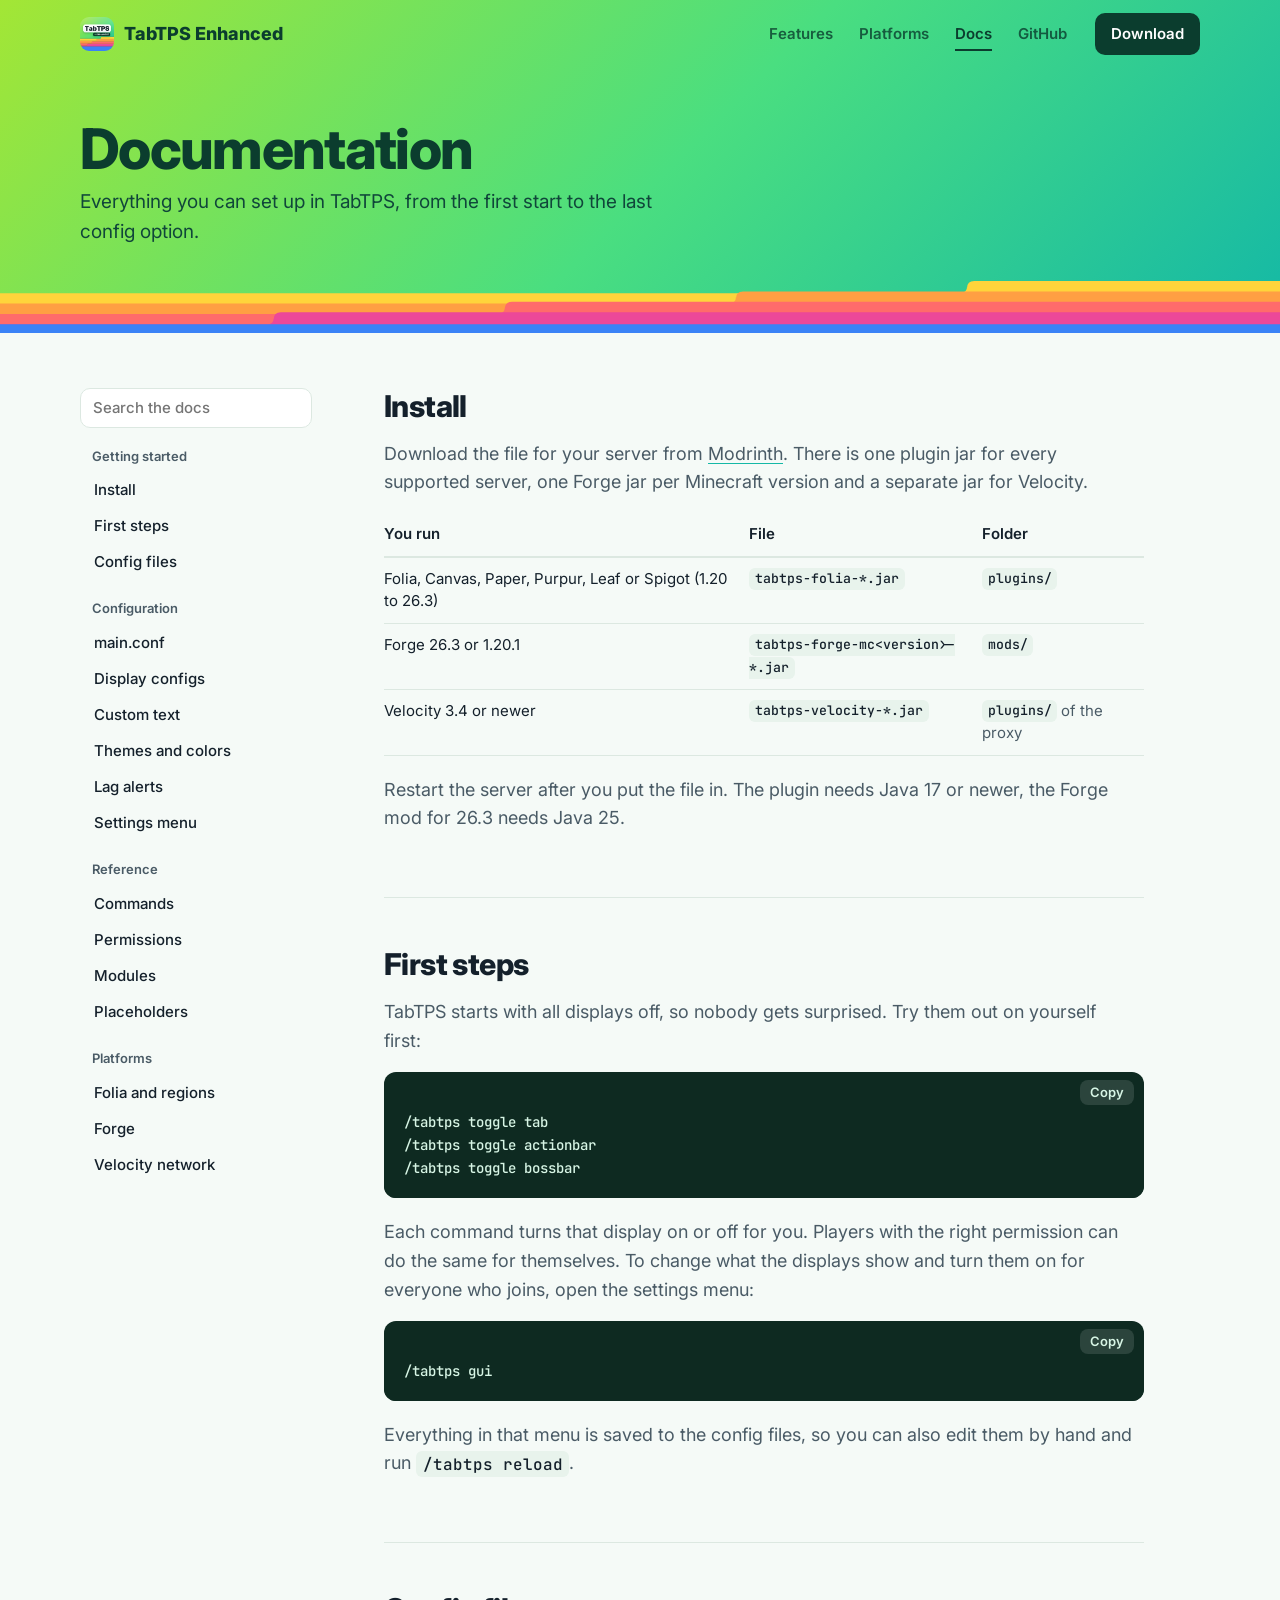
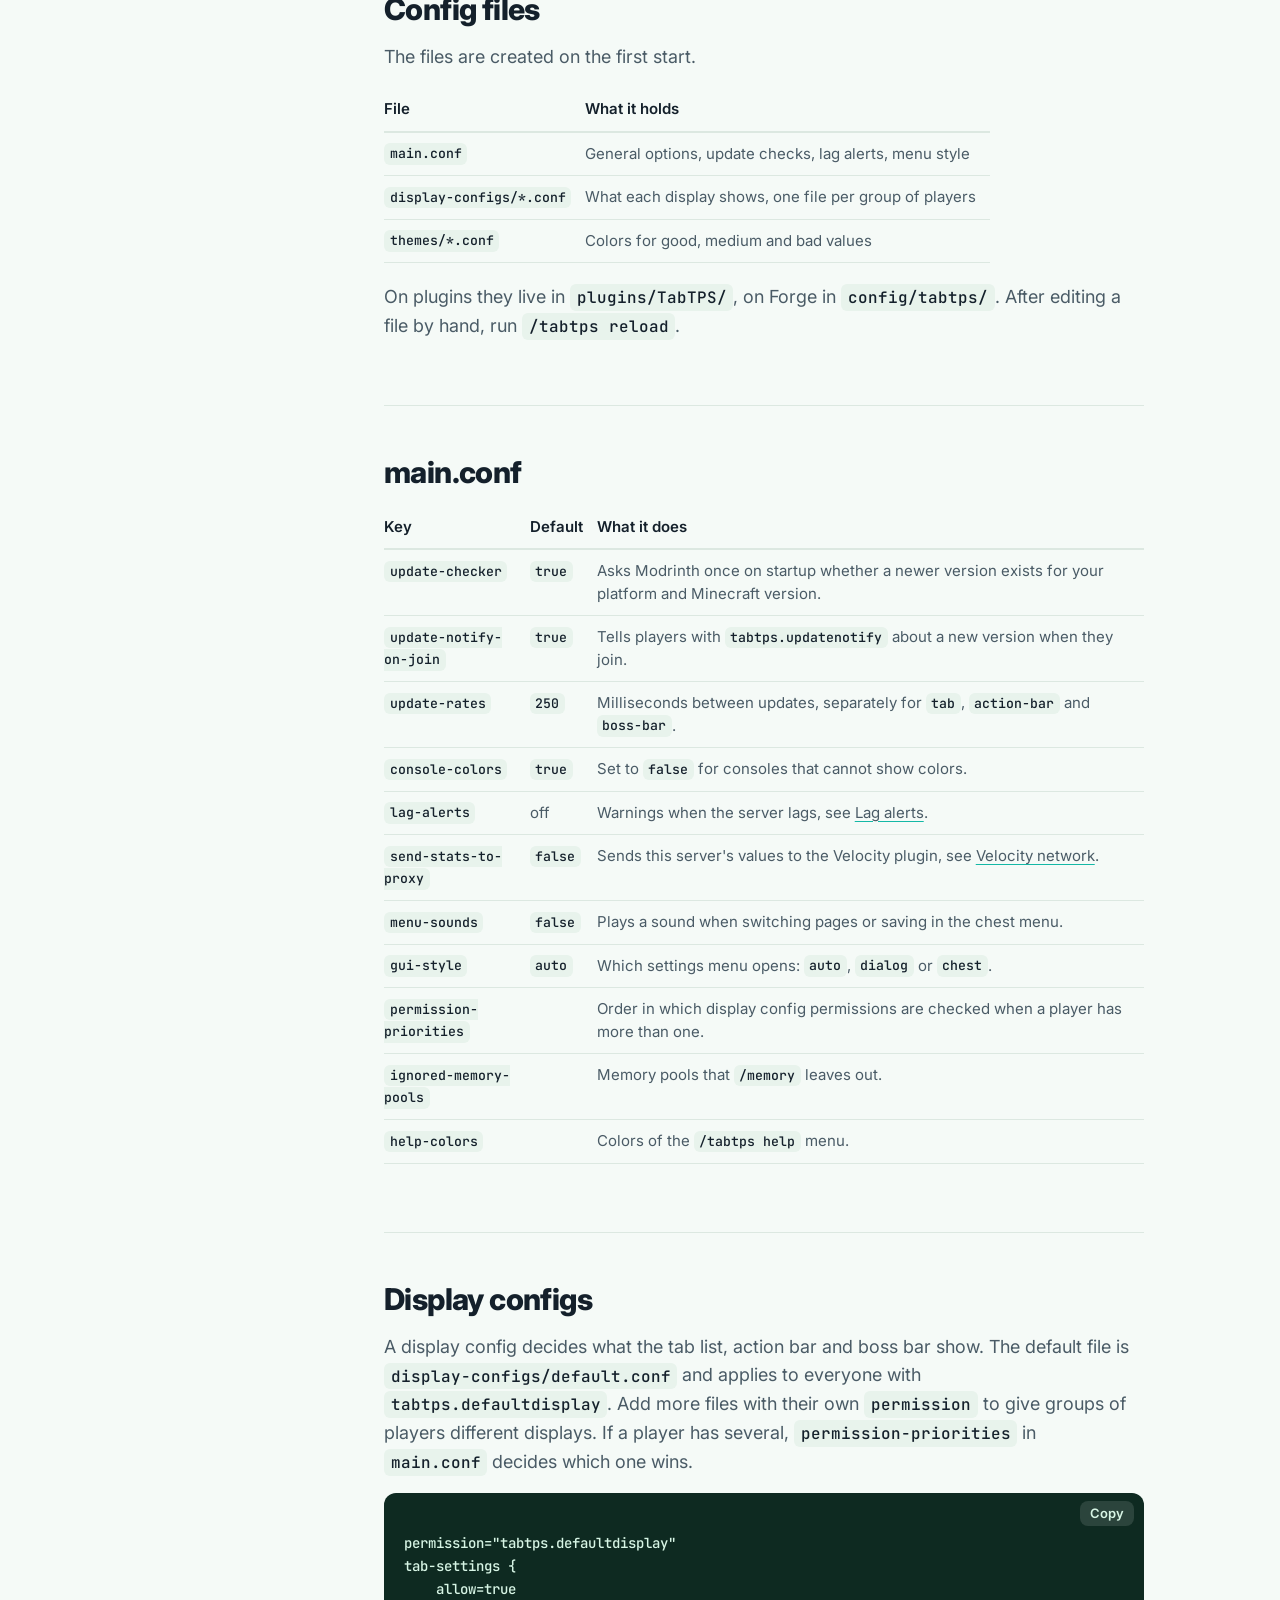
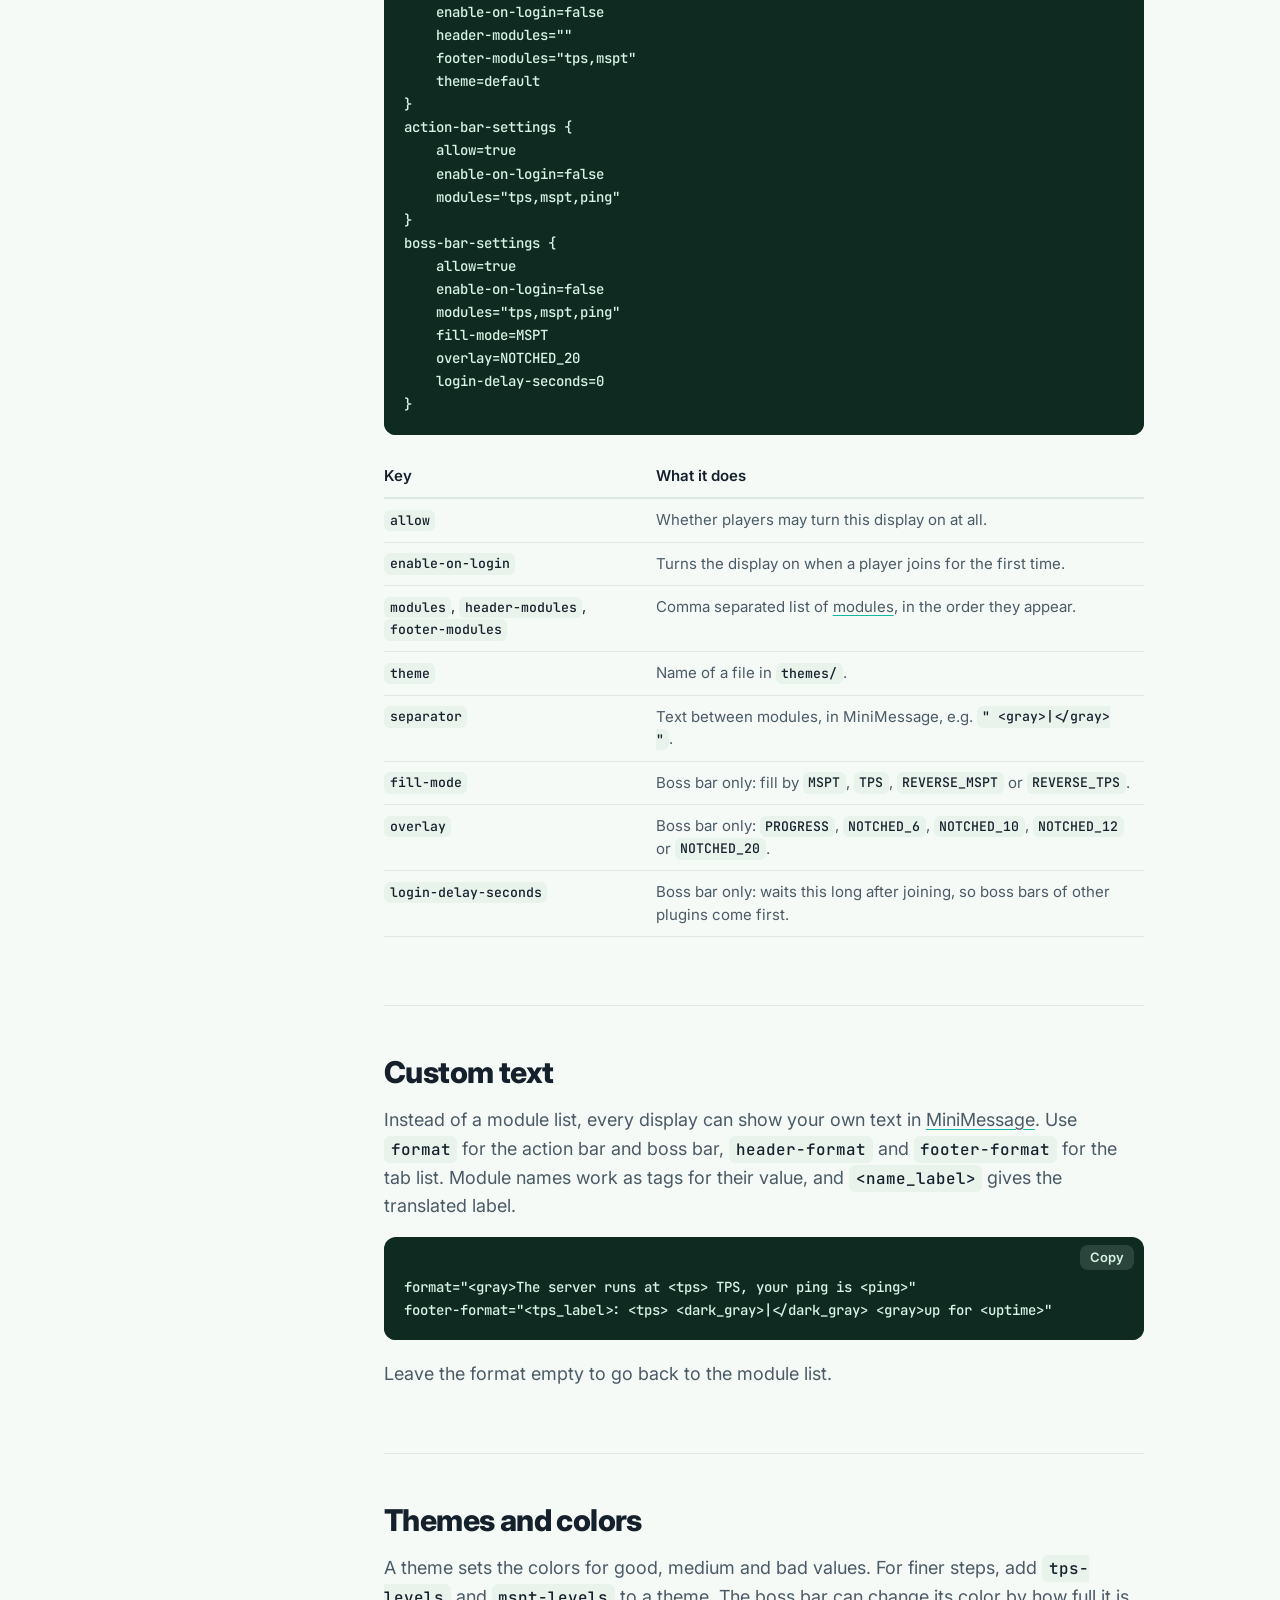
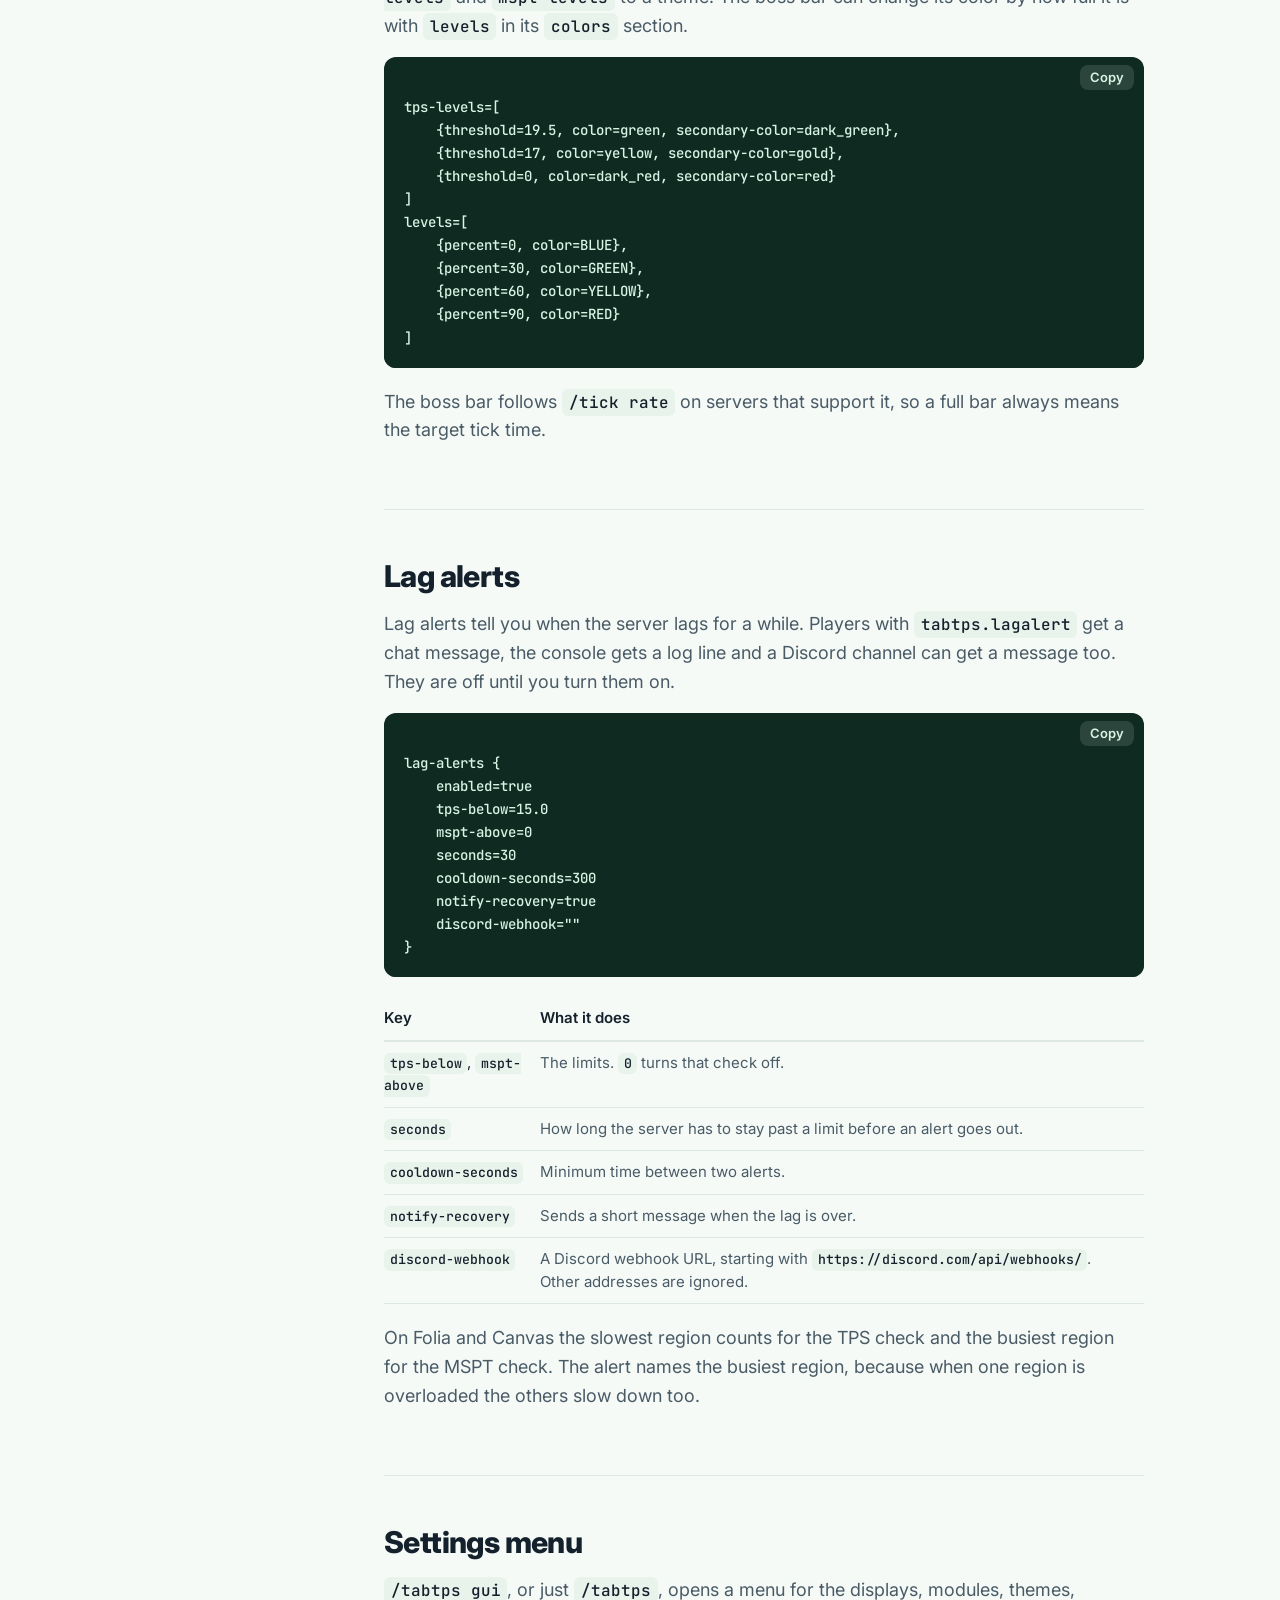
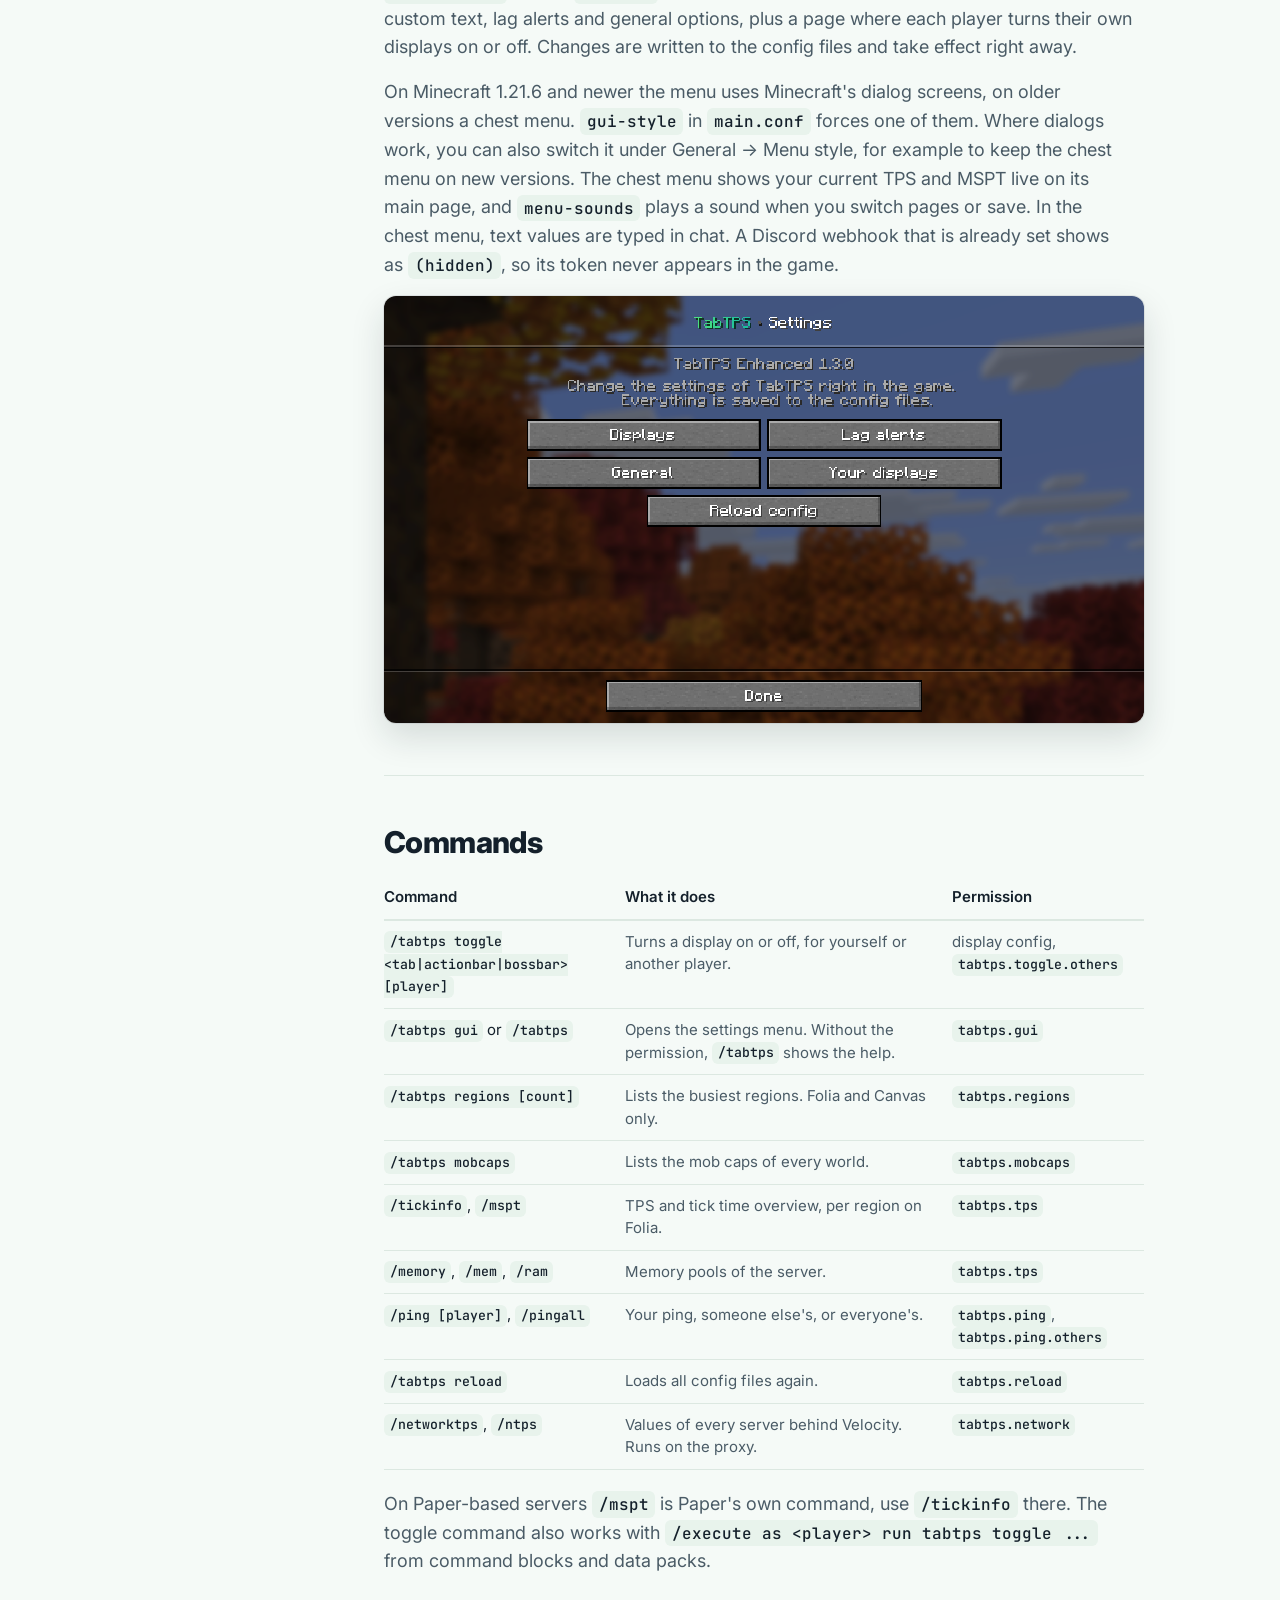
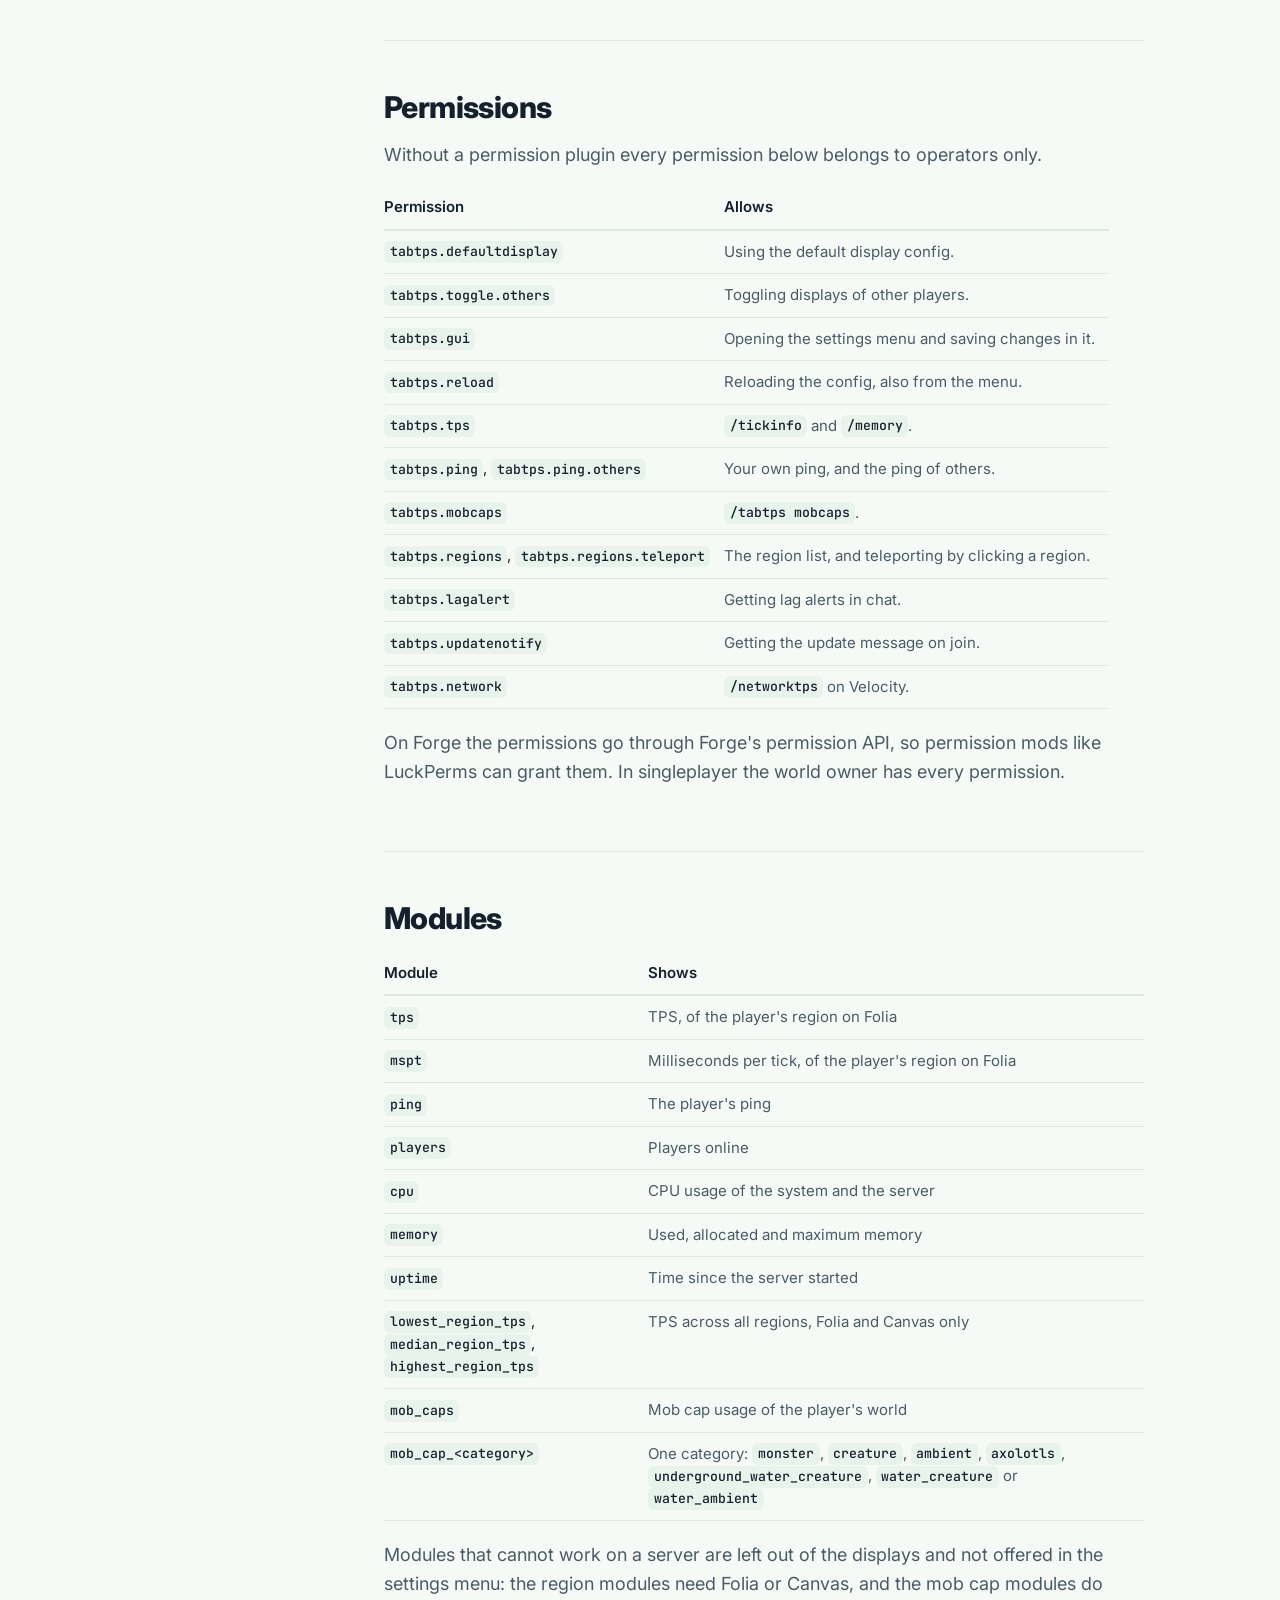
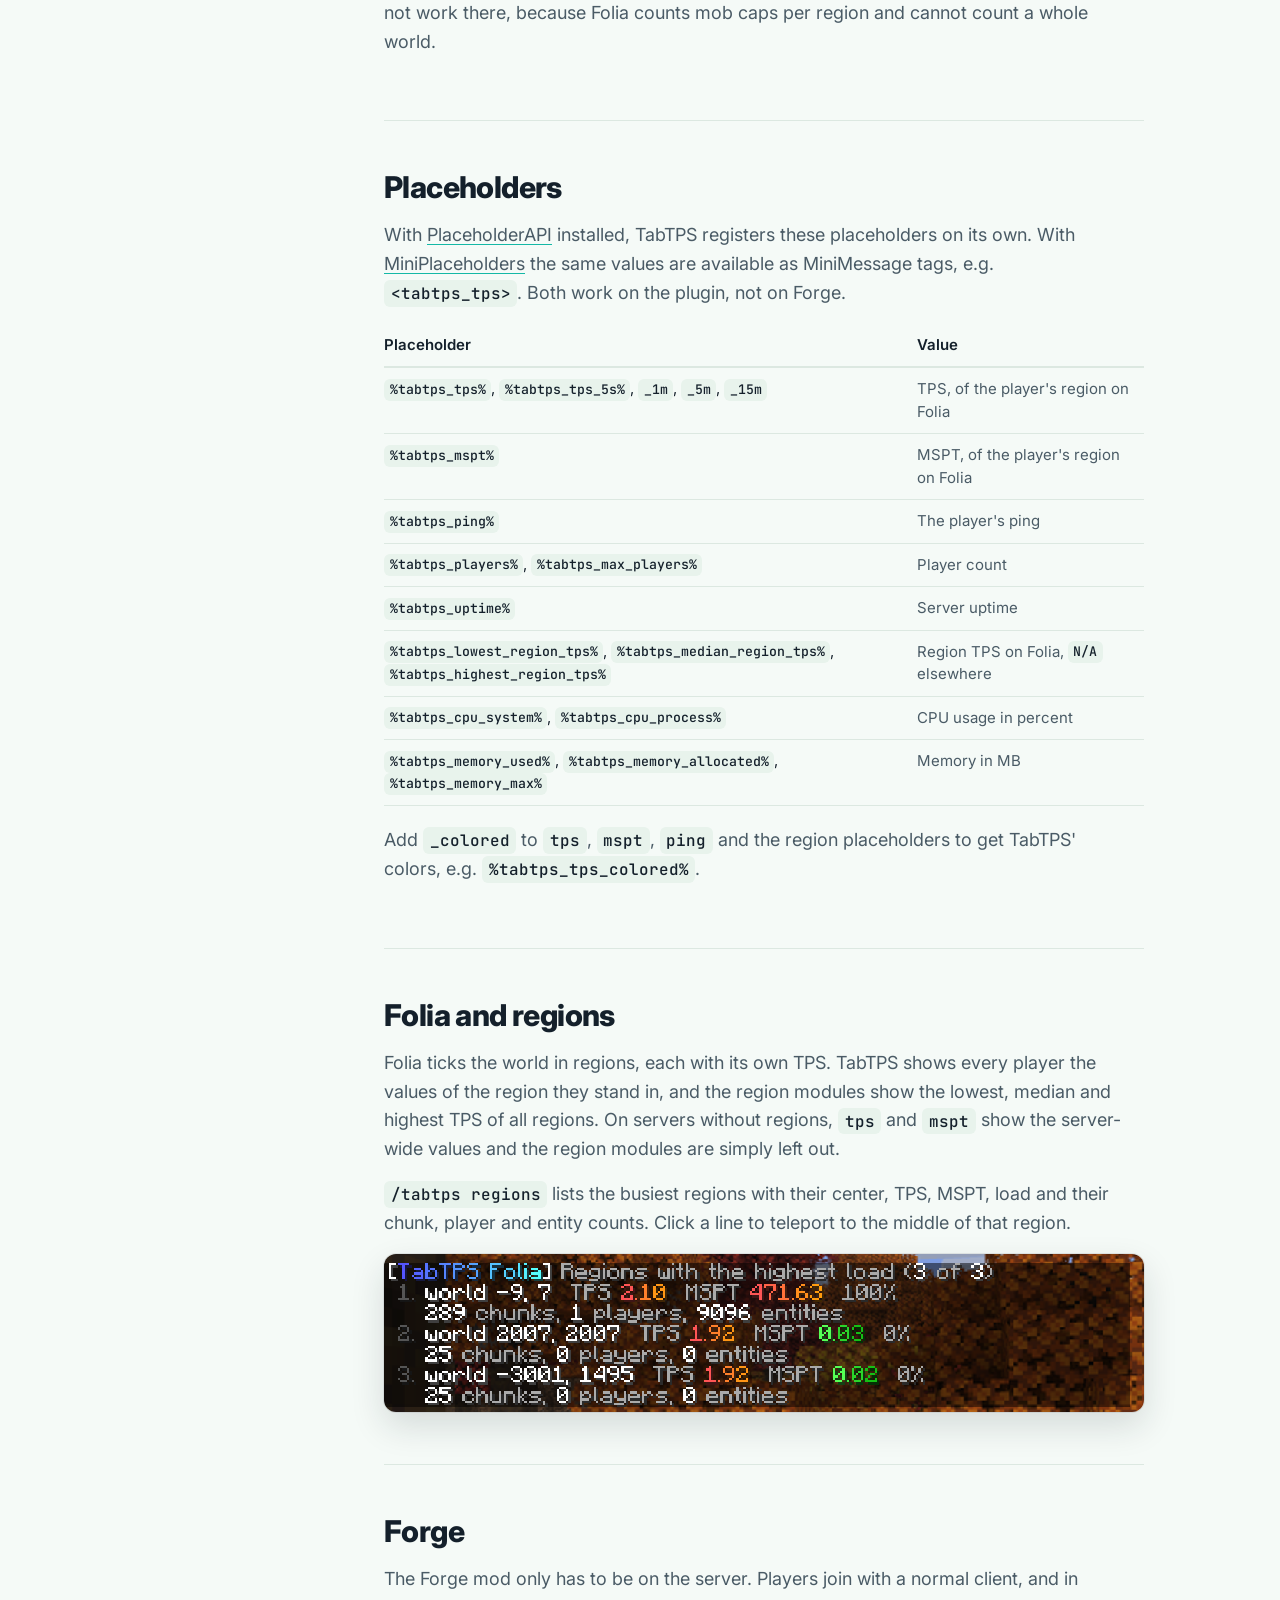
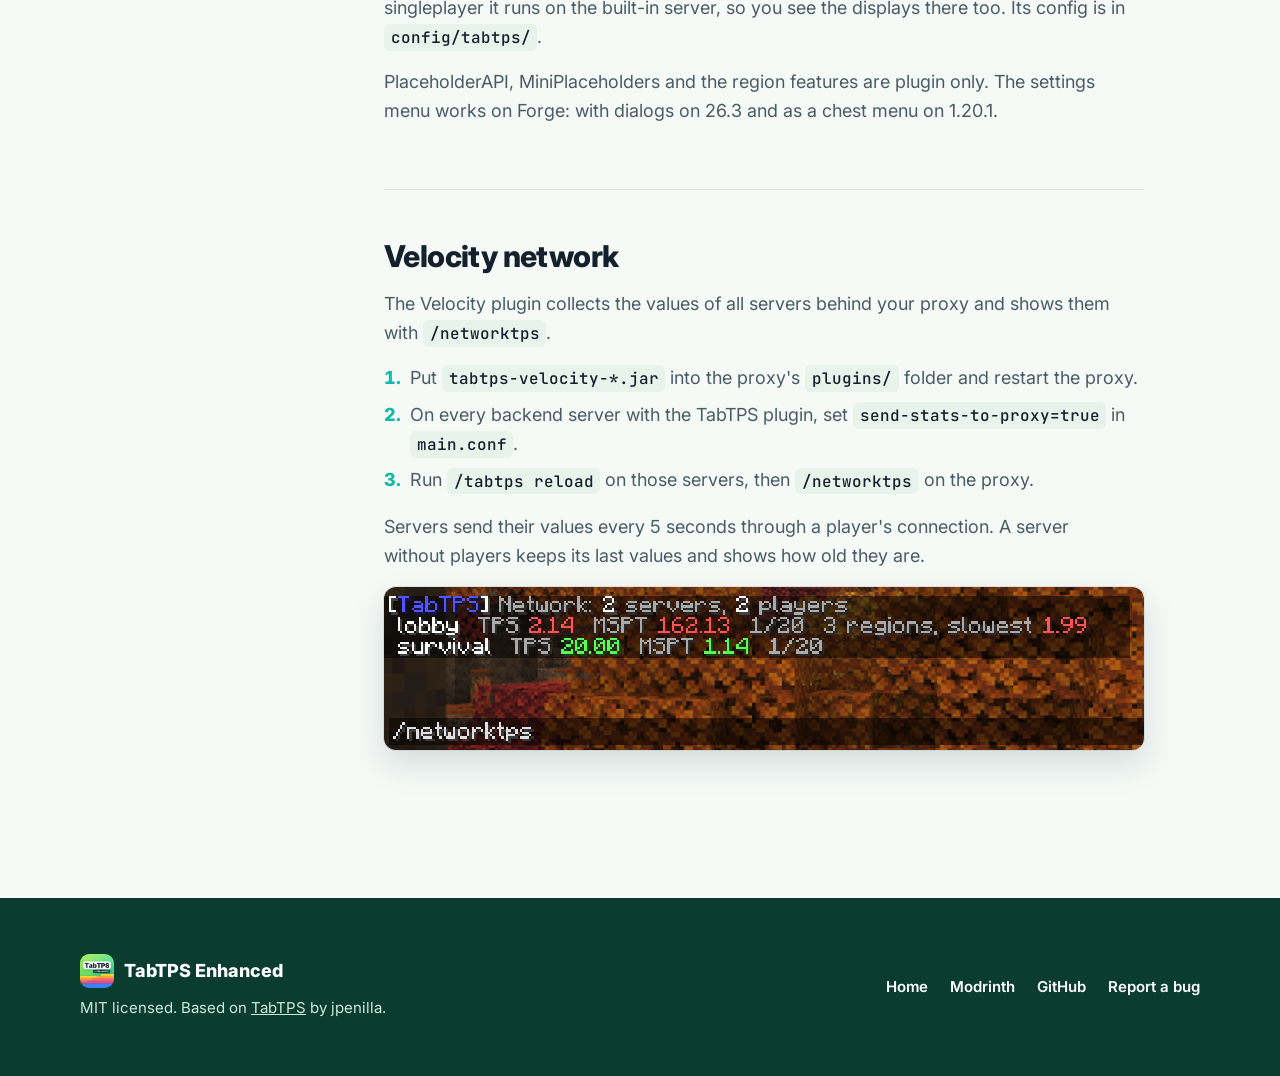
==== commit 466e1159: "Make the settings menu smoother and fix it on Spigot - Dialog buttons send custom click actions to t" ====
--- a/docs/docs.html
+++ b/docs/docs.html
@@ -5,6 +5,16 @@
 <meta name="viewport" content="width=device-width, initial-scale=1">
 <title>TabTPS Docs</title>
 <meta name="description" content="How to install, configure and use TabTPS Enhanced: displays, modules, lag alerts, the settings menu, commands, permissions and placeholders.">
+<link rel="canonical" href="https://tabtps.mcbabel.de/docs">
+<meta property="og:type" content="website">
+<meta property="og:title" content="TabTPS Docs">
+<meta property="og:description" content="How to install, configure and use TabTPS Enhanced.">
+<meta property="og:url" content="https://tabtps.mcbabel.de/docs">
+<meta property="og:image" content="https://tabtps.mcbabel.de/media/banner-card.png">
+<meta property="og:image:width" content="1400">
+<meta property="og:image:height" content="700">
+<meta name="twitter:card" content="summary_large_image">
+<meta name="theme-color" content="#0B3D2E">
 <link rel="icon" href="media/logo-128.png">
 <link rel="preconnect" href="https://fonts.googleapis.com">
 <link rel="preconnect" href="https://fonts.gstatic.com" crossorigin>
@@ -15,12 +25,12 @@
 
 <header class="topbar">
   <nav class="nav wrap" aria-label="Main">
-    <a class="brand" href="index.html"><img src="media/logo-128.png" alt=""><span>TabTPS Enhanced</span></a>
+    <a class="brand" href="/"><img src="media/logo-128.png" alt=""><span>TabTPS Enhanced</span></a>
     <ul class="nav-links" id="nav-links">
-      <li><a href="index.html#features">Features</a></li>
-      <li><a href="index.html#platforms">Platforms</a></li>
-      <li><a href="docs.html" aria-current="page">Docs</a></li>
-      <li><a href="https://github.com/MCbabel/TabTPS-Folia">GitHub</a></li>
+      <li><a href="/#features">Features</a></li>
+      <li><a href="/#platforms">Platforms</a></li>
+      <li><a href="/docs" aria-current="page">Docs</a></li>
+      <li><a href="https://github.com/MCbabel/TabTPS-Enhanced">GitHub</a></li>
       <li class="menu-only"><a href="https://modrinth.com/plugin/tabtps-folia">Download on Modrinth</a></li>
     </ul>
     <a class="nav-download" href="https://modrinth.com/plugin/tabtps-folia">Download</a>
@@ -140,6 +150,7 @@
           <tr><td><code>console-colors</code></td><td><code>true</code></td><td>Set to <code>false</code> for consoles that cannot show colors.</td></tr>
           <tr><td><code>lag-alerts</code></td><td>off</td><td>Warnings when the server lags, see <a href="#lag-alerts">Lag alerts</a>.</td></tr>
           <tr><td><code>send-stats-to-proxy</code></td><td><code>false</code></td><td>Sends this server's values to the Velocity plugin, see <a href="#velocity">Velocity network</a>.</td></tr>
+          <tr><td><code>menu-sounds</code></td><td><code>false</code></td><td>Plays a sound when switching pages or saving in the chest menu.</td></tr>
           <tr><td><code>gui-style</code></td><td><code>auto</code></td><td>Which settings menu opens: <code>auto</code>, <code>dialog</code> or <code>chest</code>.</td></tr>
           <tr><td><code>permission-priorities</code></td><td></td><td>Order in which display config permissions are checked when a player has more than one.</td></tr>
           <tr><td><code>ignored-memory-pools</code></td><td></td><td>Memory pools that <code>/memory</code> leaves out.</td></tr>
@@ -239,8 +250,8 @@
 
     <section id="settings-menu">
       <h2>Settings menu</h2>
-      <p><code>/tabtps gui</code> opens a menu for the displays, modules, themes, custom text, lag alerts and general options, plus a page where each player turns their own displays on or off. Changes are written to the config files and take effect right away.</p>
-      <p>On Minecraft 1.21.6 and newer the menu uses Minecraft's dialog screens, on older versions a chest menu. <code>gui-style</code> in <code>main.conf</code> forces one of them. In the chest menu, text values are typed in chat. A Discord webhook that is already set shows as <code>(hidden)</code>, so its token never appears in the game.</p>
+      <p><code>/tabtps gui</code>, or just <code>/tabtps</code>, opens a menu for the displays, modules, themes, custom text, lag alerts and general options, plus a page where each player turns their own displays on or off. Changes are written to the config files and take effect right away.</p>
+      <p>On Minecraft 1.21.6 and newer the menu uses Minecraft's dialog screens, on older versions a chest menu. <code>gui-style</code> in <code>main.conf</code> forces one of them. Where dialogs work, you can also switch it under General → Menu style, for example to keep the chest menu on new versions. The chest menu shows your current TPS and MSPT live on its main page, and <code>menu-sounds</code> plays a sound when you switch pages or save. In the chest menu, text values are typed in chat. A Discord webhook that is already set shows as <code>(hidden)</code>, so its token never appears in the game.</p>
       <img class="doc-shot" src="media/gui-dialog.png" width="1440" height="810" alt="The settings dialog with buttons for displays, lag alerts, general and your displays" loading="lazy">
     </section>
 
@@ -250,7 +261,7 @@
         <thead><tr><th>Command</th><th>What it does</th><th>Permission</th></tr></thead>
         <tbody>
           <tr><td><code>/tabtps toggle &lt;tab|actionbar|bossbar&gt; [player]</code></td><td>Turns a display on or off, for yourself or another player.</td><td>display config, <code>tabtps.toggle.others</code></td></tr>
-          <tr><td><code>/tabtps gui</code></td><td>Opens the settings menu.</td><td><code>tabtps.gui</code></td></tr>
+          <tr><td><code>/tabtps gui</code> or <code>/tabtps</code></td><td>Opens the settings menu. Without the permission, <code>/tabtps</code> shows the help.</td><td><code>tabtps.gui</code></td></tr>
           <tr><td><code>/tabtps regions [count]</code></td><td>Lists the busiest regions. Folia and Canvas only.</td><td><code>tabtps.regions</code></td></tr>
           <tr><td><code>/tabtps mobcaps</code></td><td>Lists the mob caps of every world.</td><td><code>tabtps.mobcaps</code></td></tr>
           <tr><td><code>/tickinfo</code>, <code>/mspt</code></td><td>TPS and tick time overview, per region on Folia.</td><td><code>tabtps.tps</code></td></tr>
@@ -356,14 +367,14 @@
 <footer>
   <div class="wrap">
     <div>
-      <a class="brand" href="index.html"><img src="media/logo-128.png" alt="">TabTPS Enhanced</a>
+      <a class="brand" href="/"><img src="media/logo-128.png" alt="">TabTPS Enhanced</a>
       <p>MIT licensed. Based on <a href="https://github.com/jpenilla/TabTPS">TabTPS</a> by jpenilla.</p>
     </div>
     <nav aria-label="Links">
-      <a href="index.html">Home</a>
+      <a href="/">Home</a>
       <a href="https://modrinth.com/plugin/tabtps-folia">Modrinth</a>
-      <a href="https://github.com/MCbabel/TabTPS-Folia">GitHub</a>
-      <a href="https://github.com/MCbabel/TabTPS-Folia/issues">Report a bug</a>
+      <a href="https://github.com/MCbabel/TabTPS-Enhanced">GitHub</a>
+      <a href="https://github.com/MCbabel/TabTPS-Enhanced/issues">Report a bug</a>
     </nav>
   </div>
 </footer>
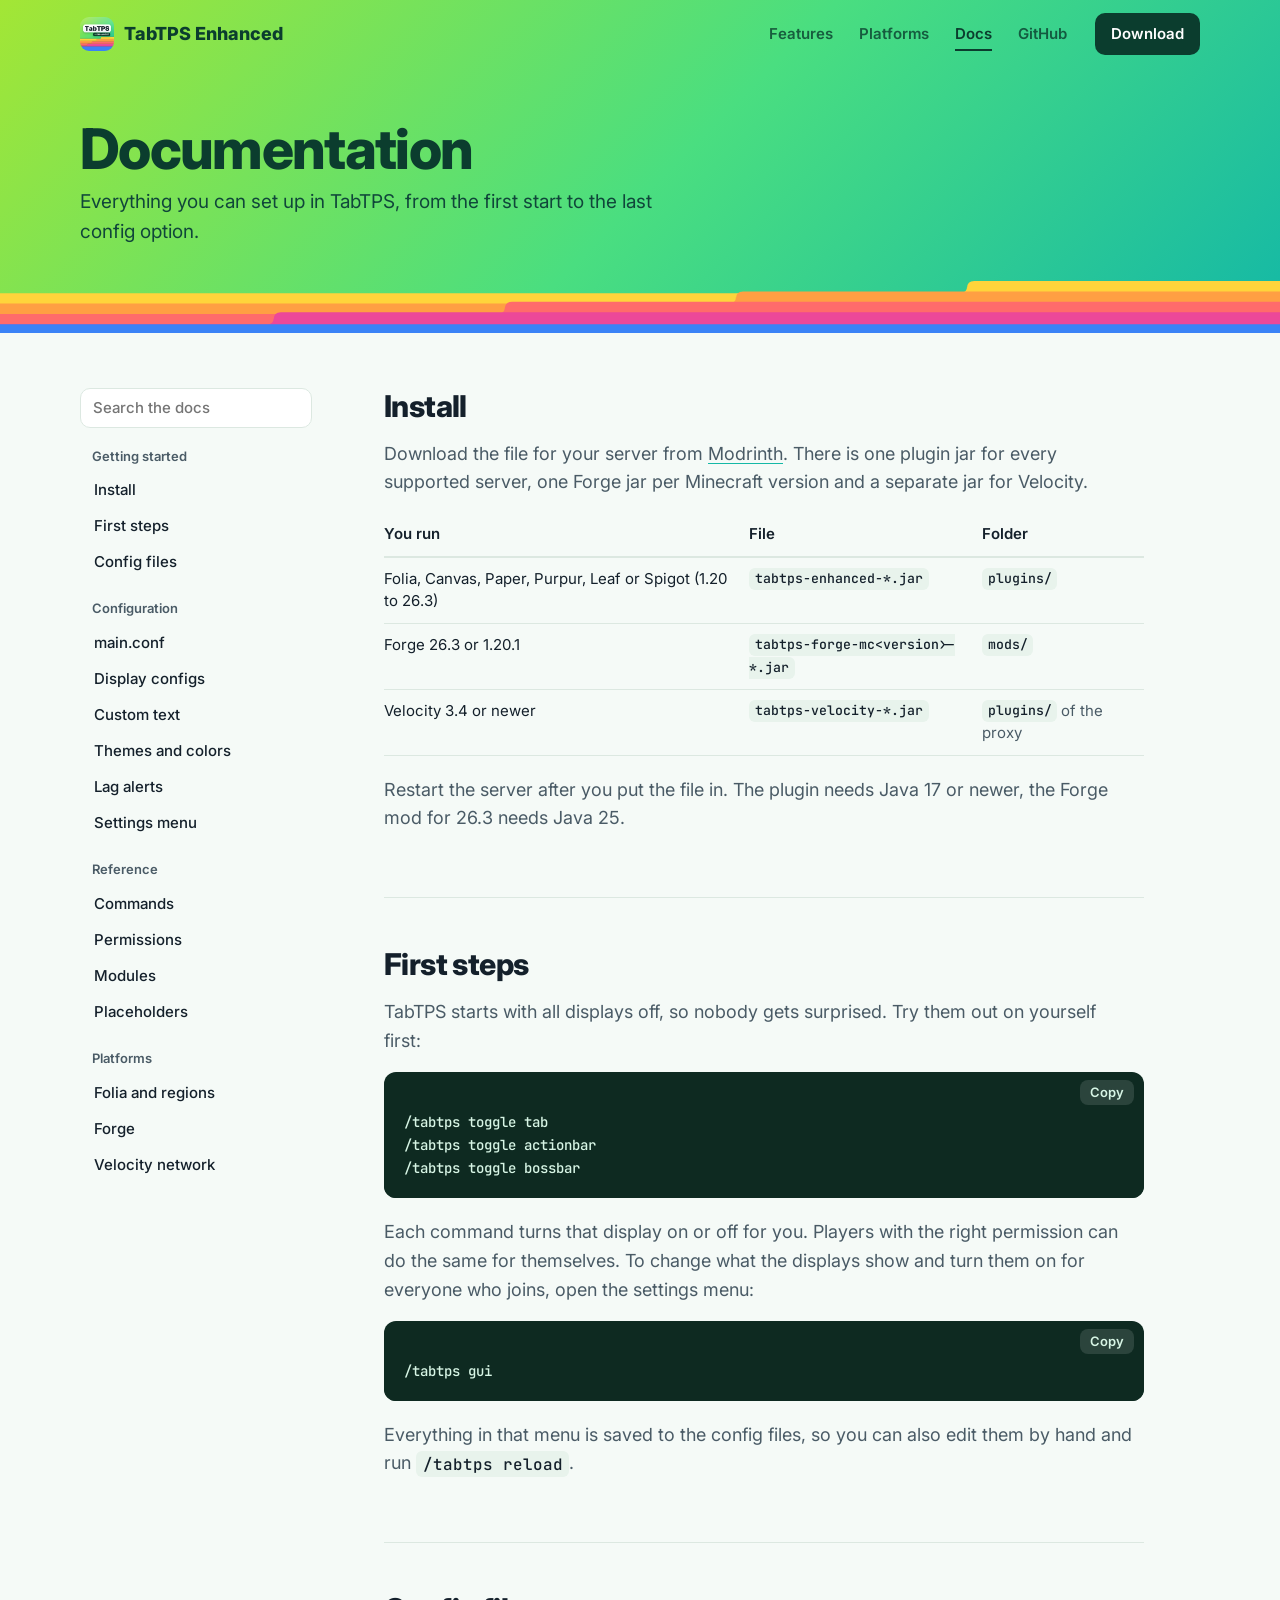
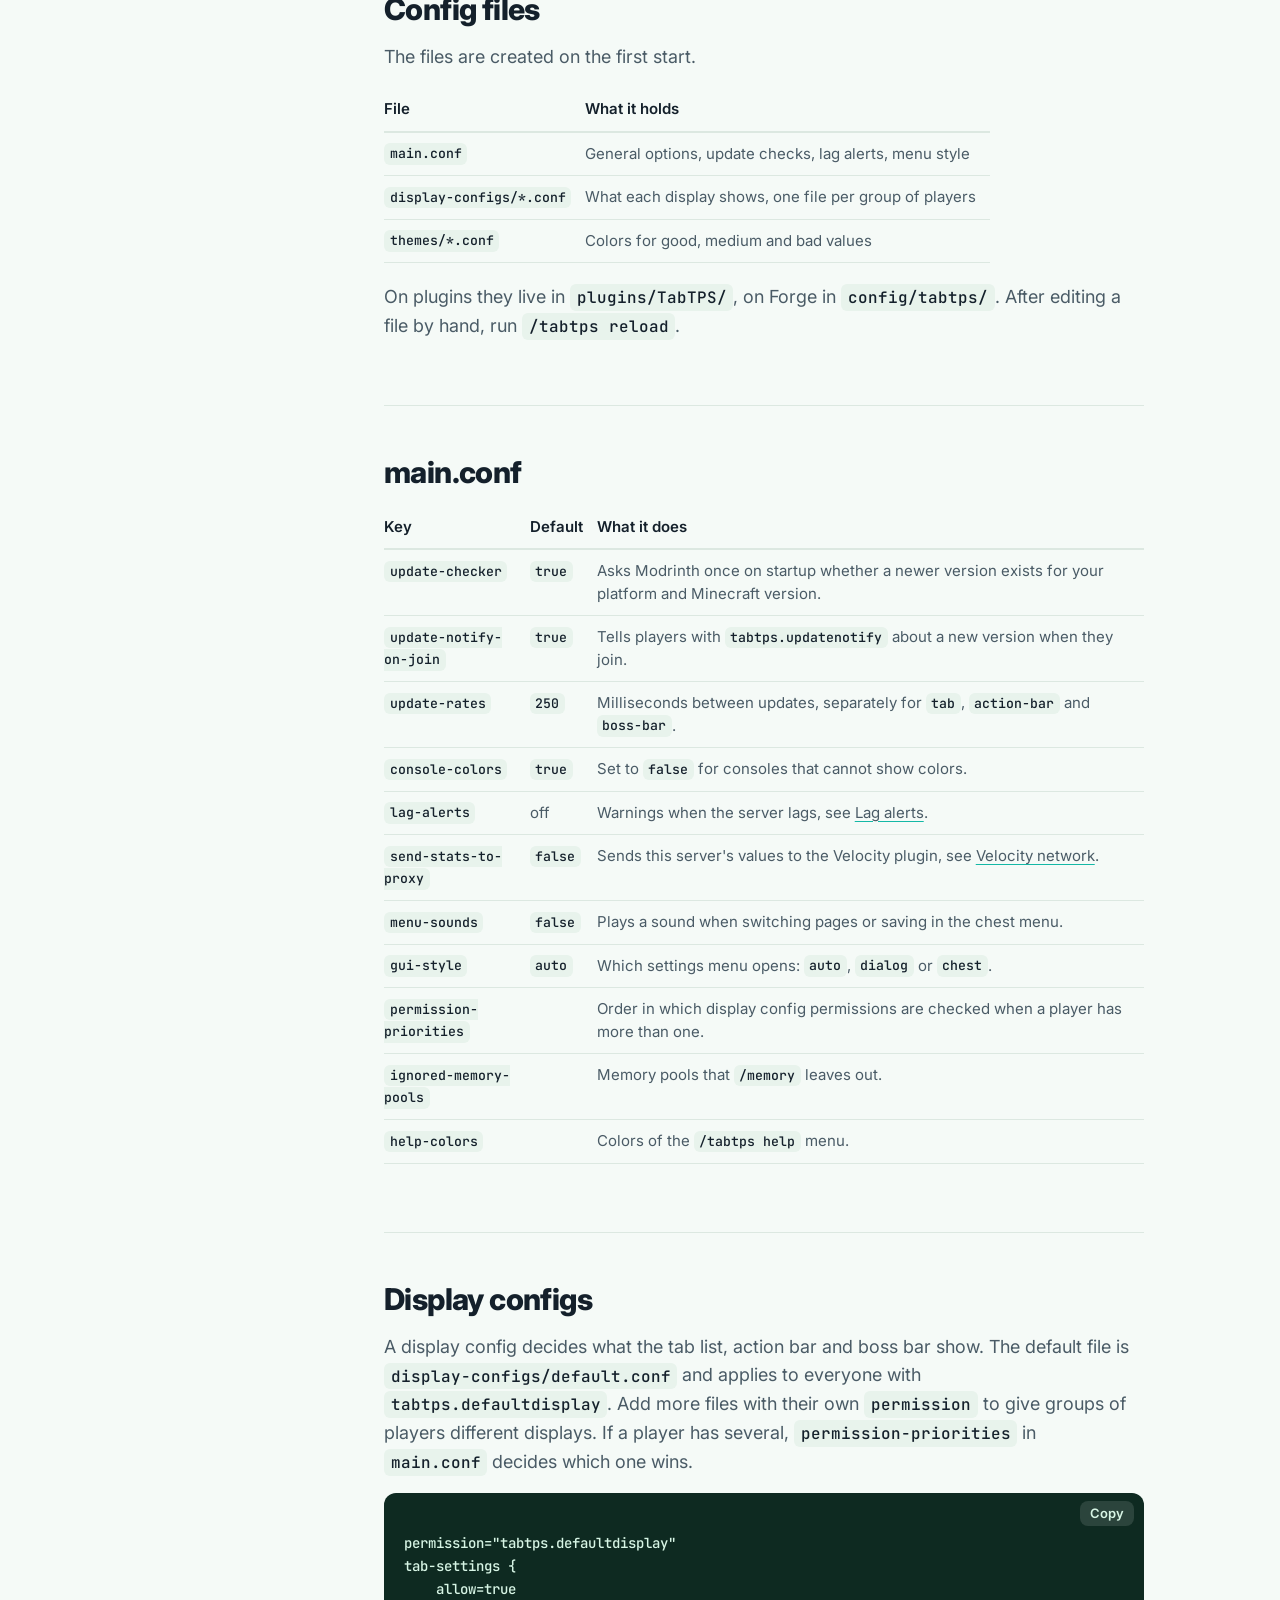
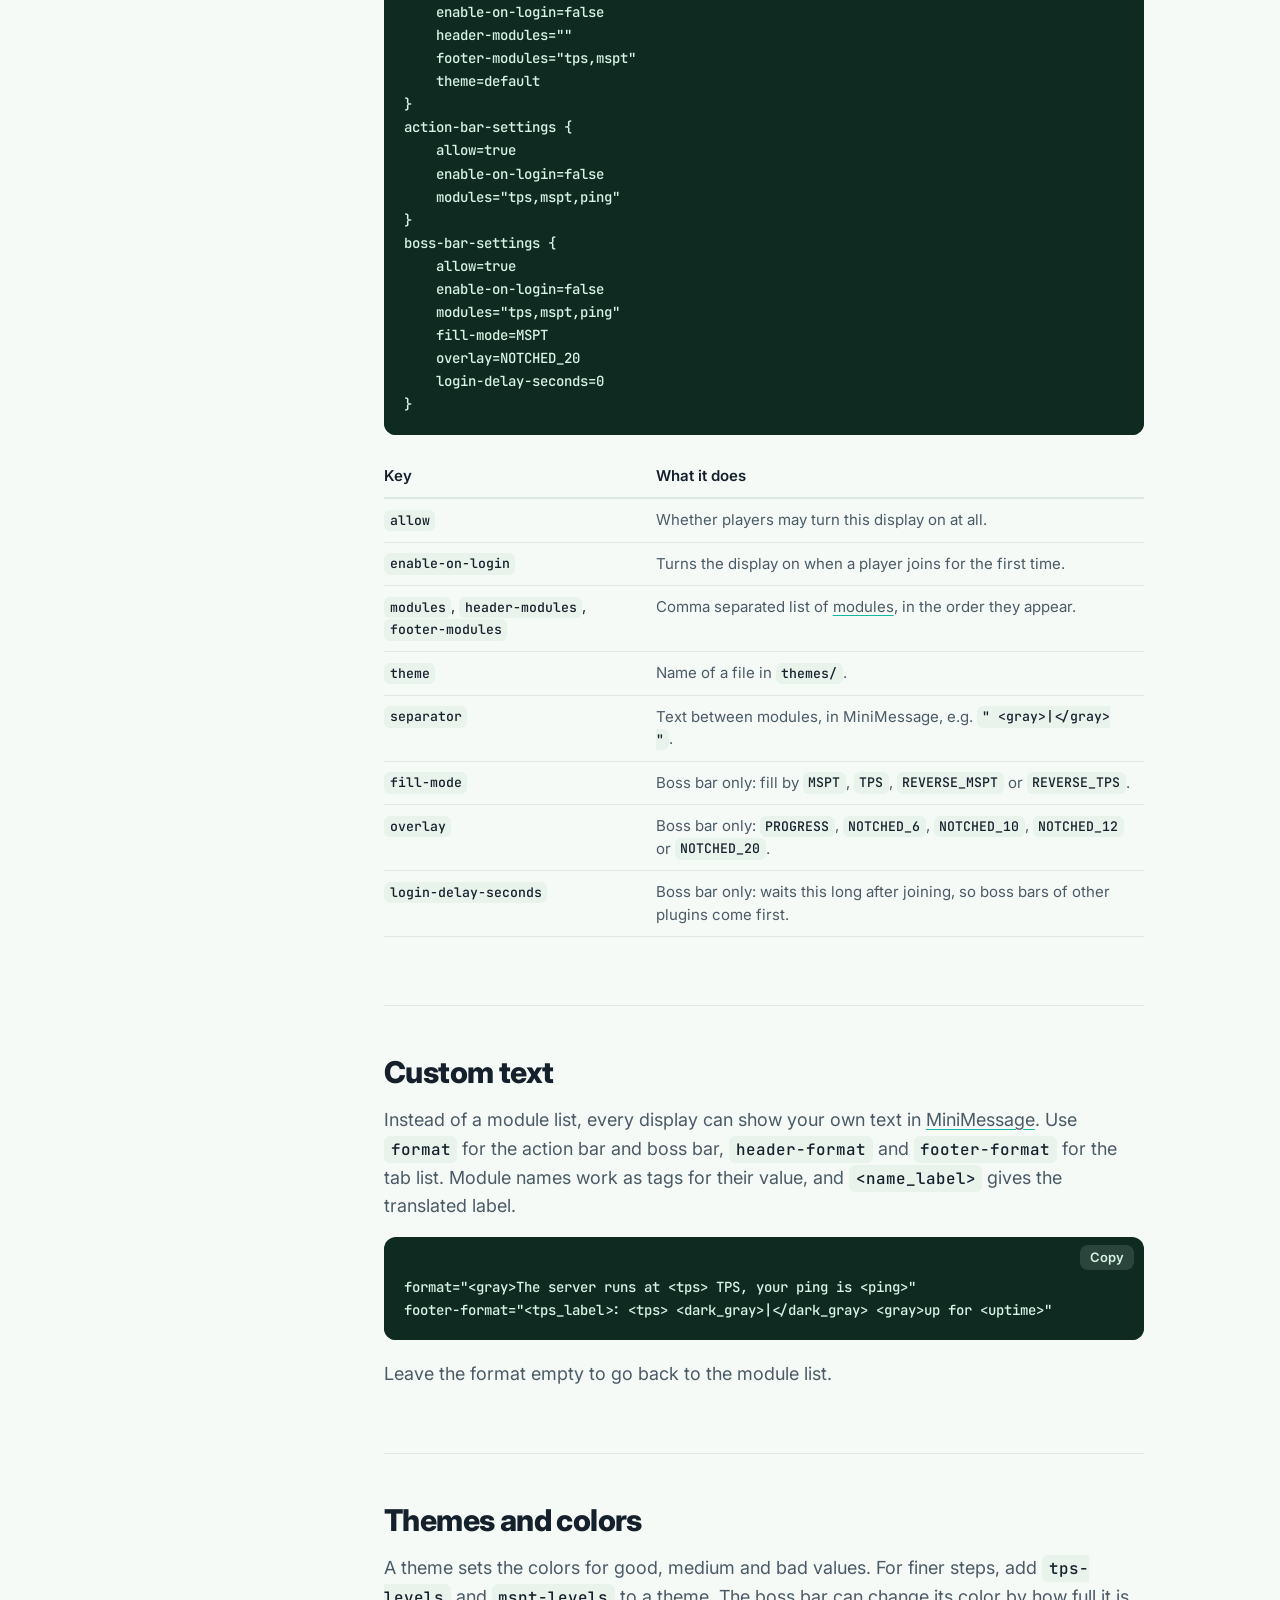
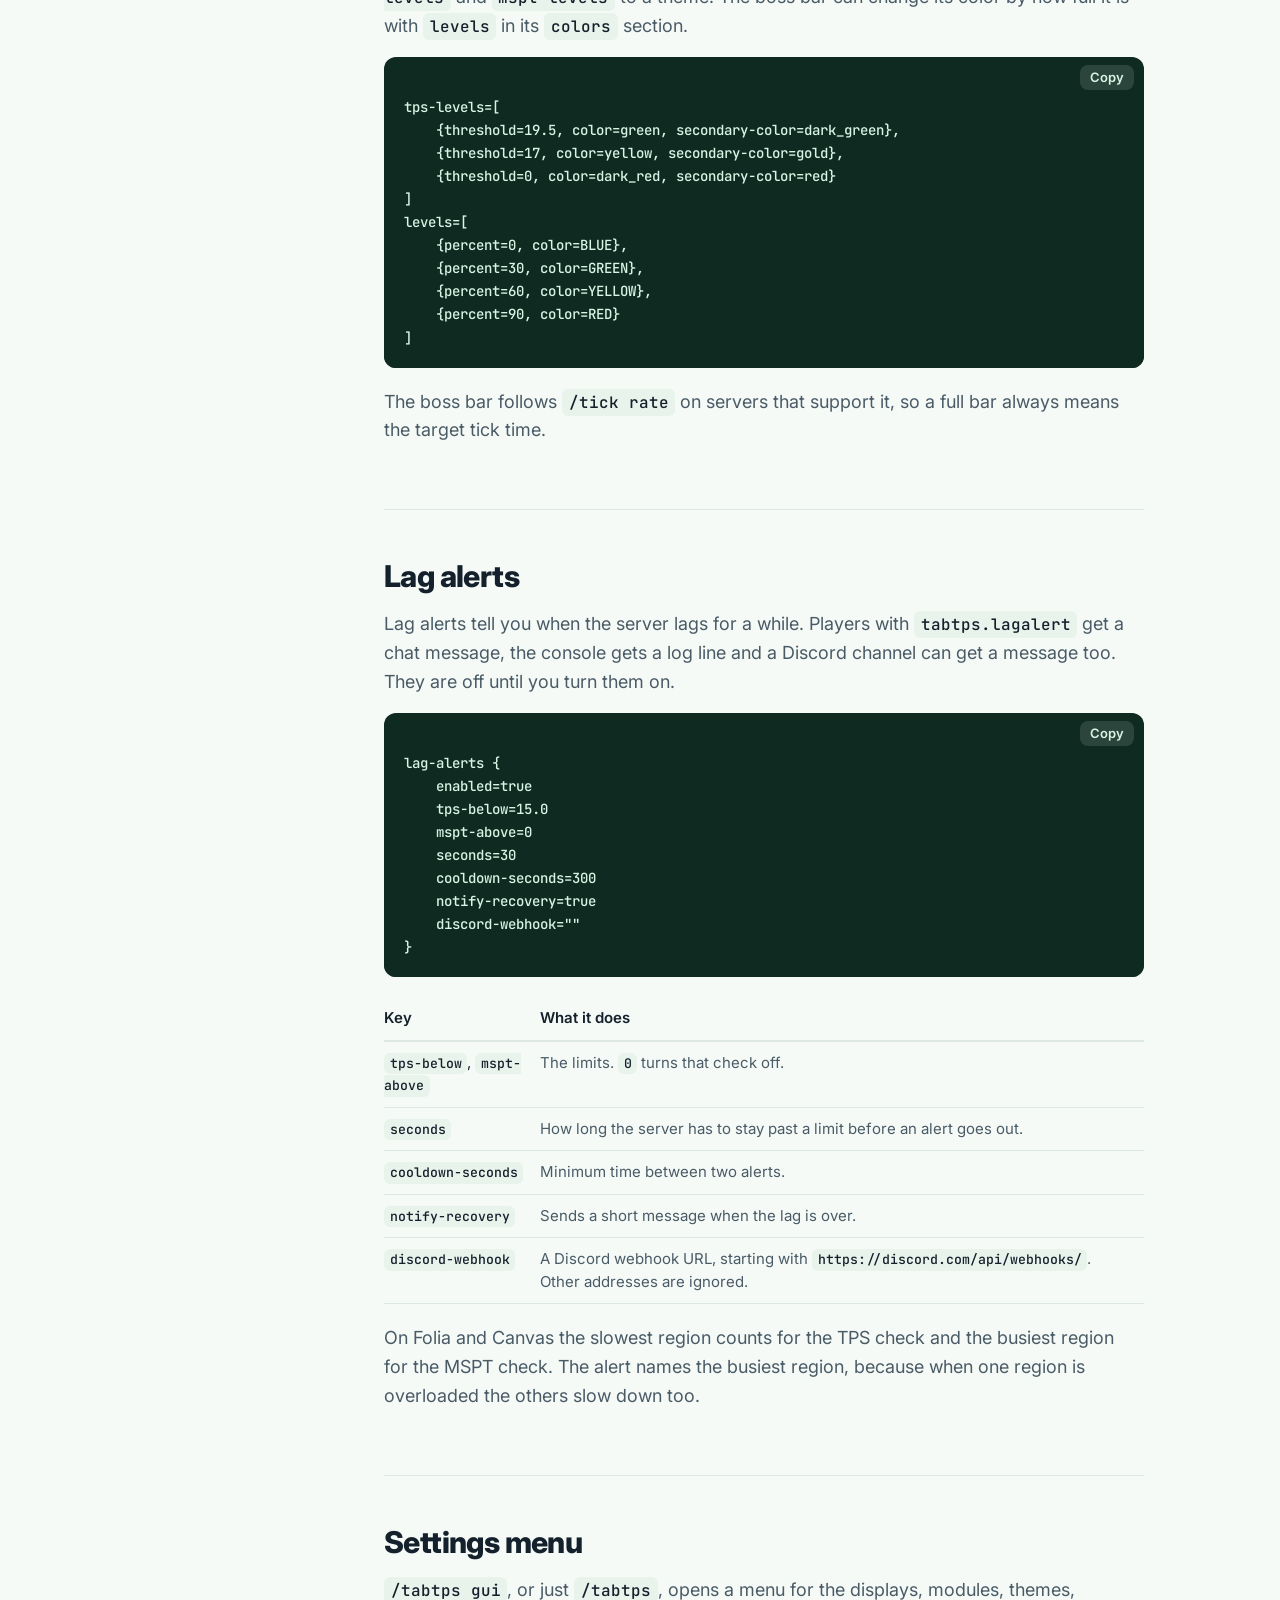
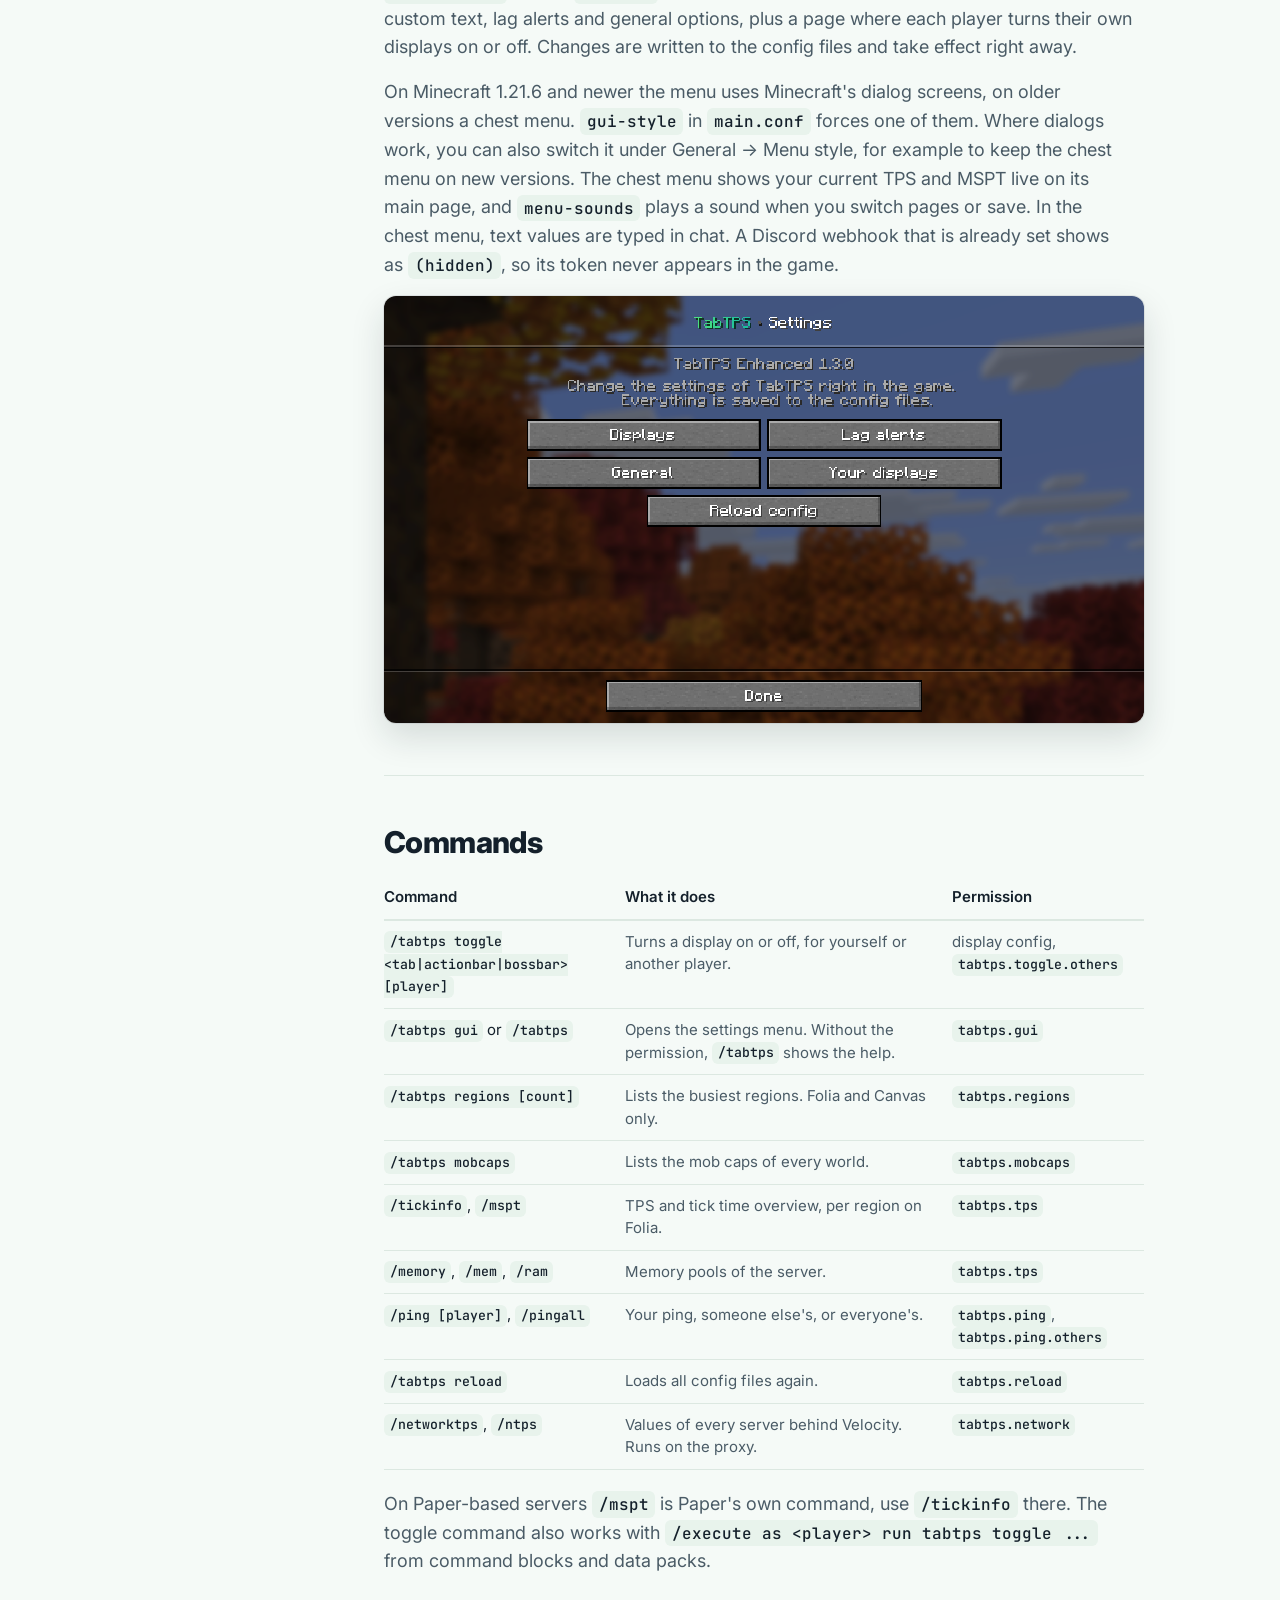
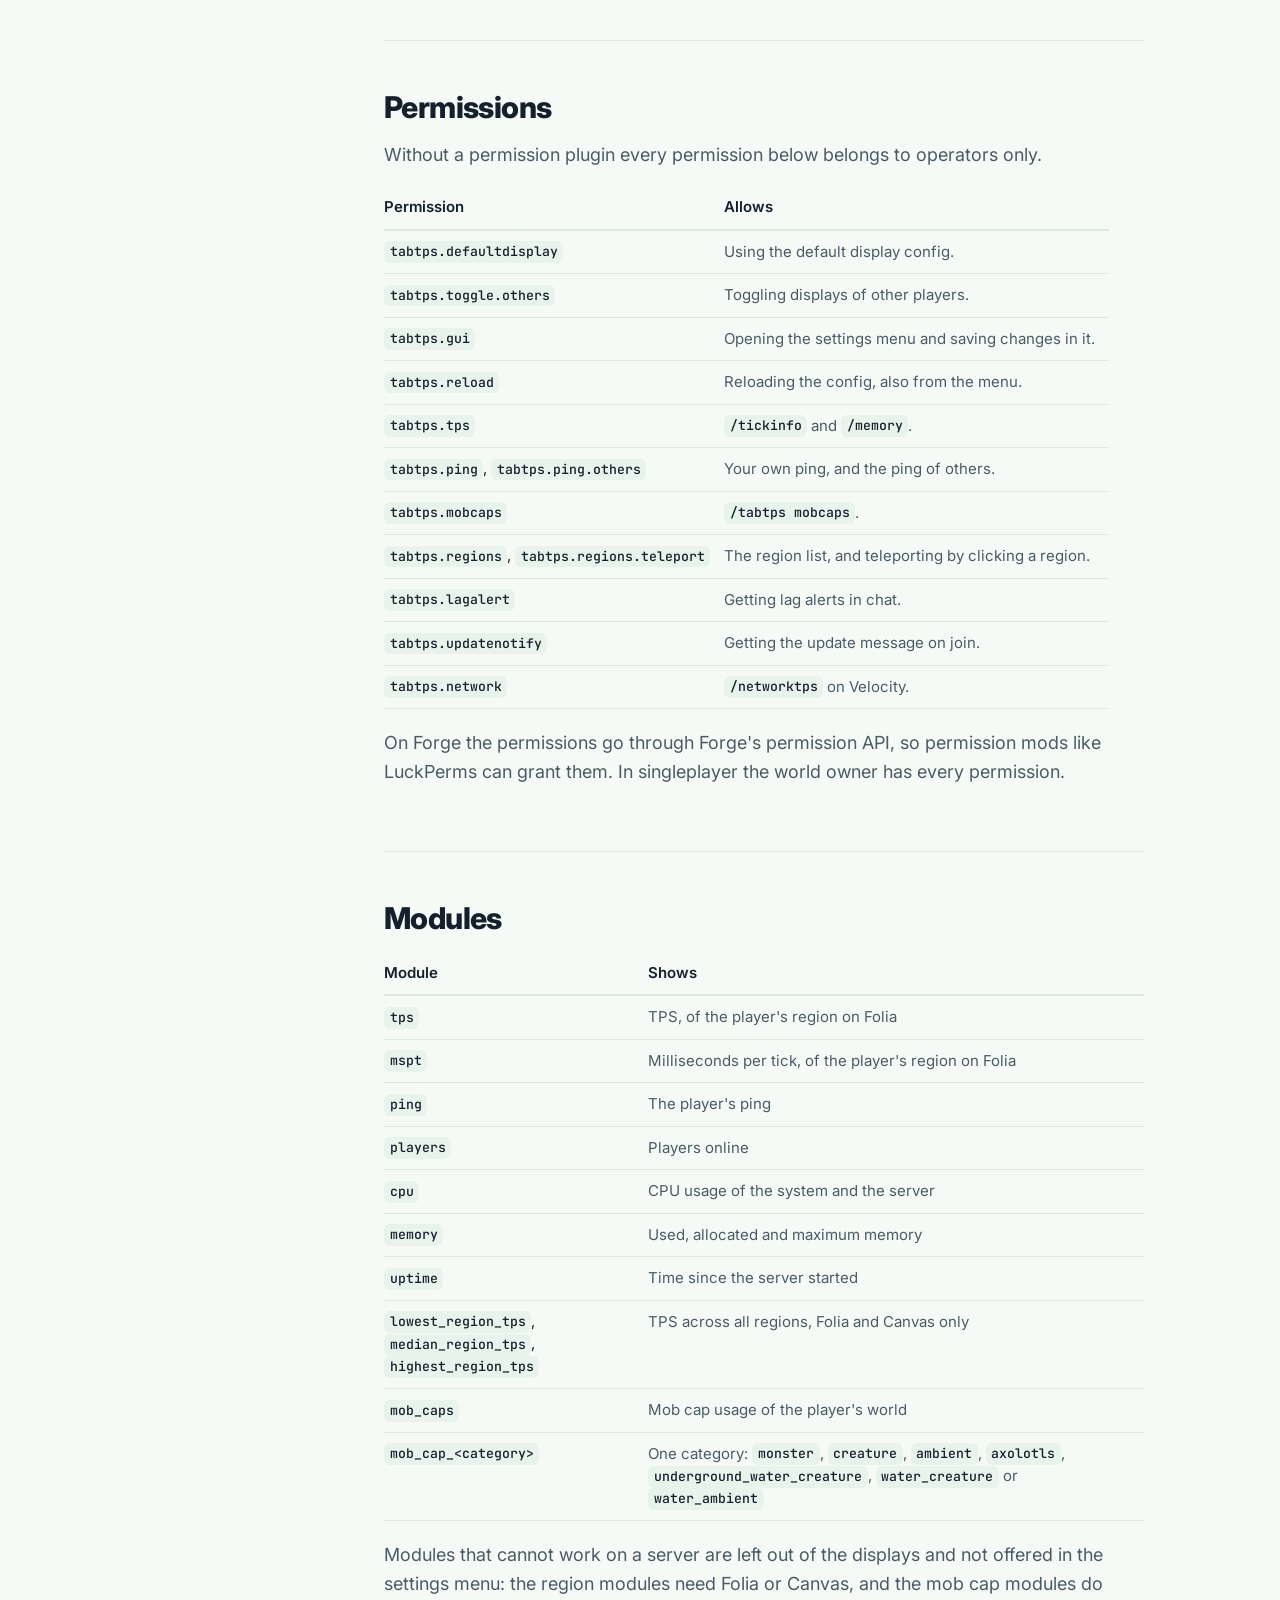
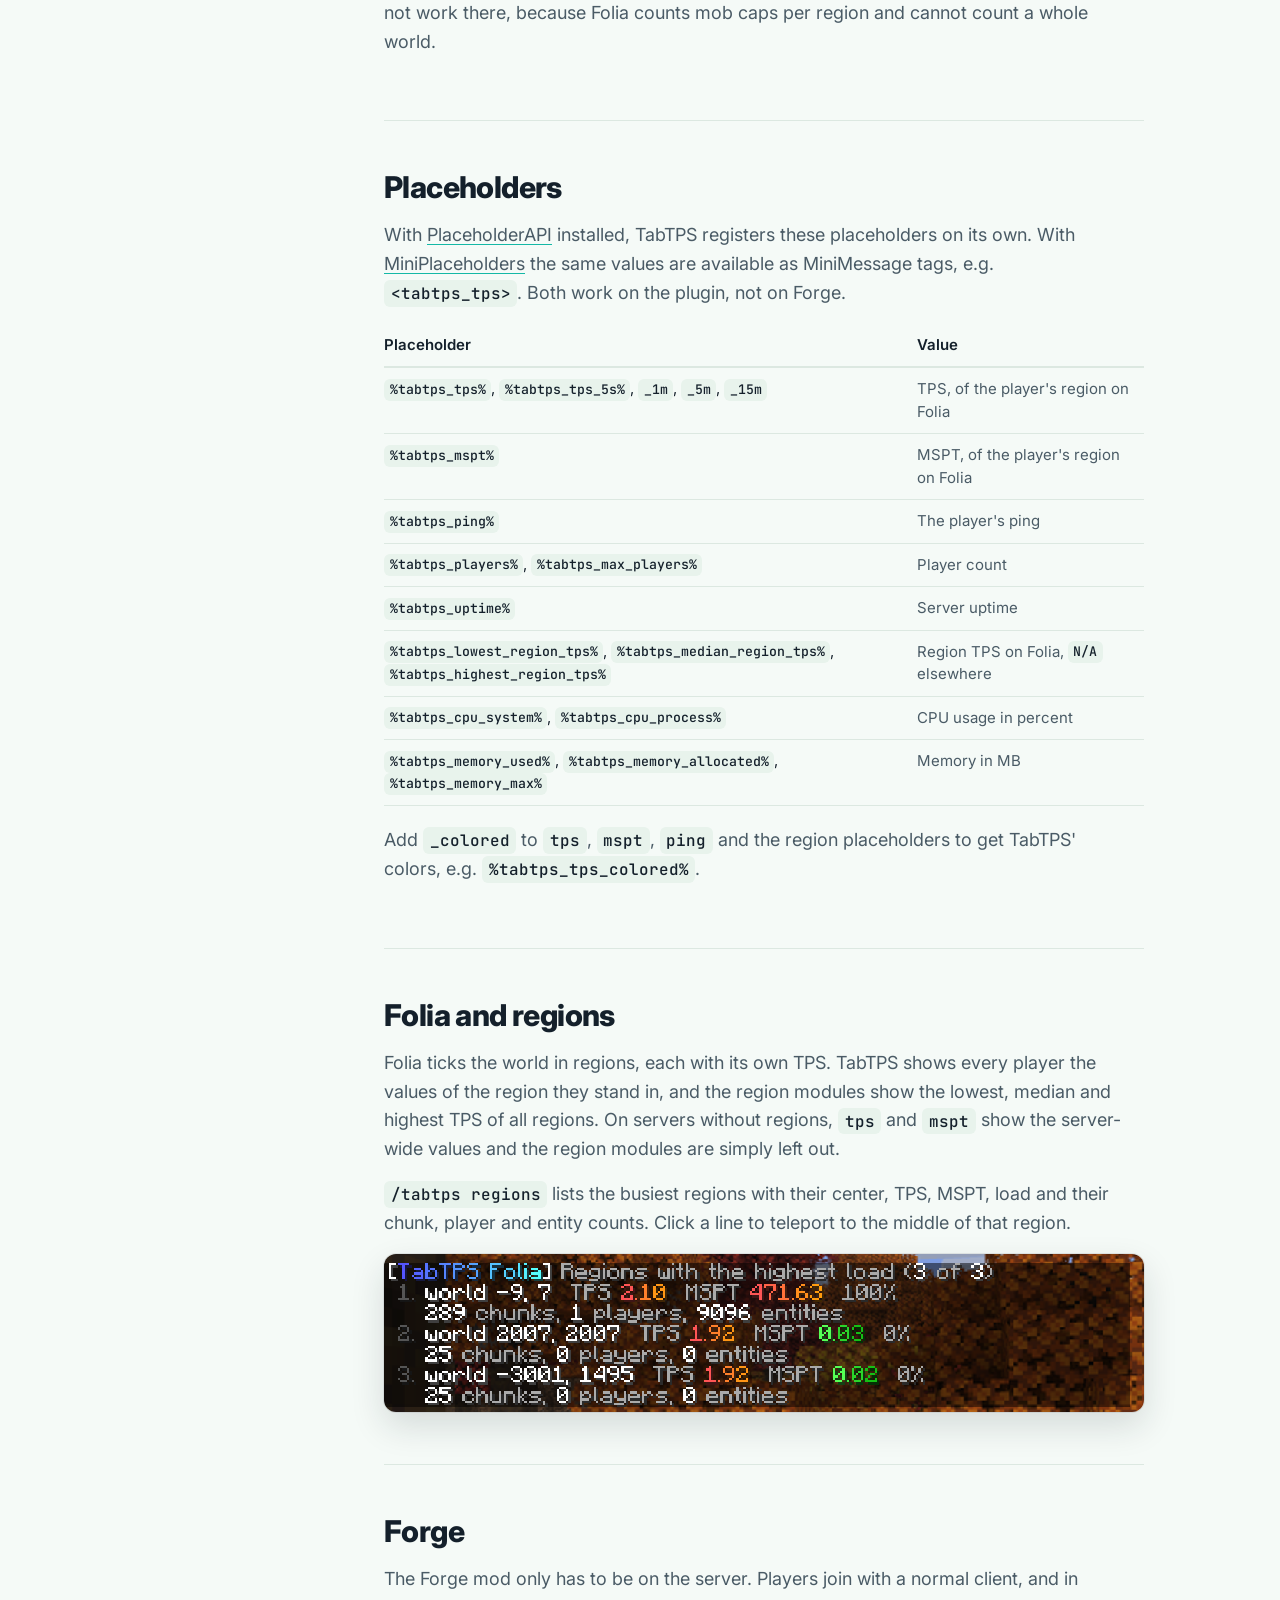
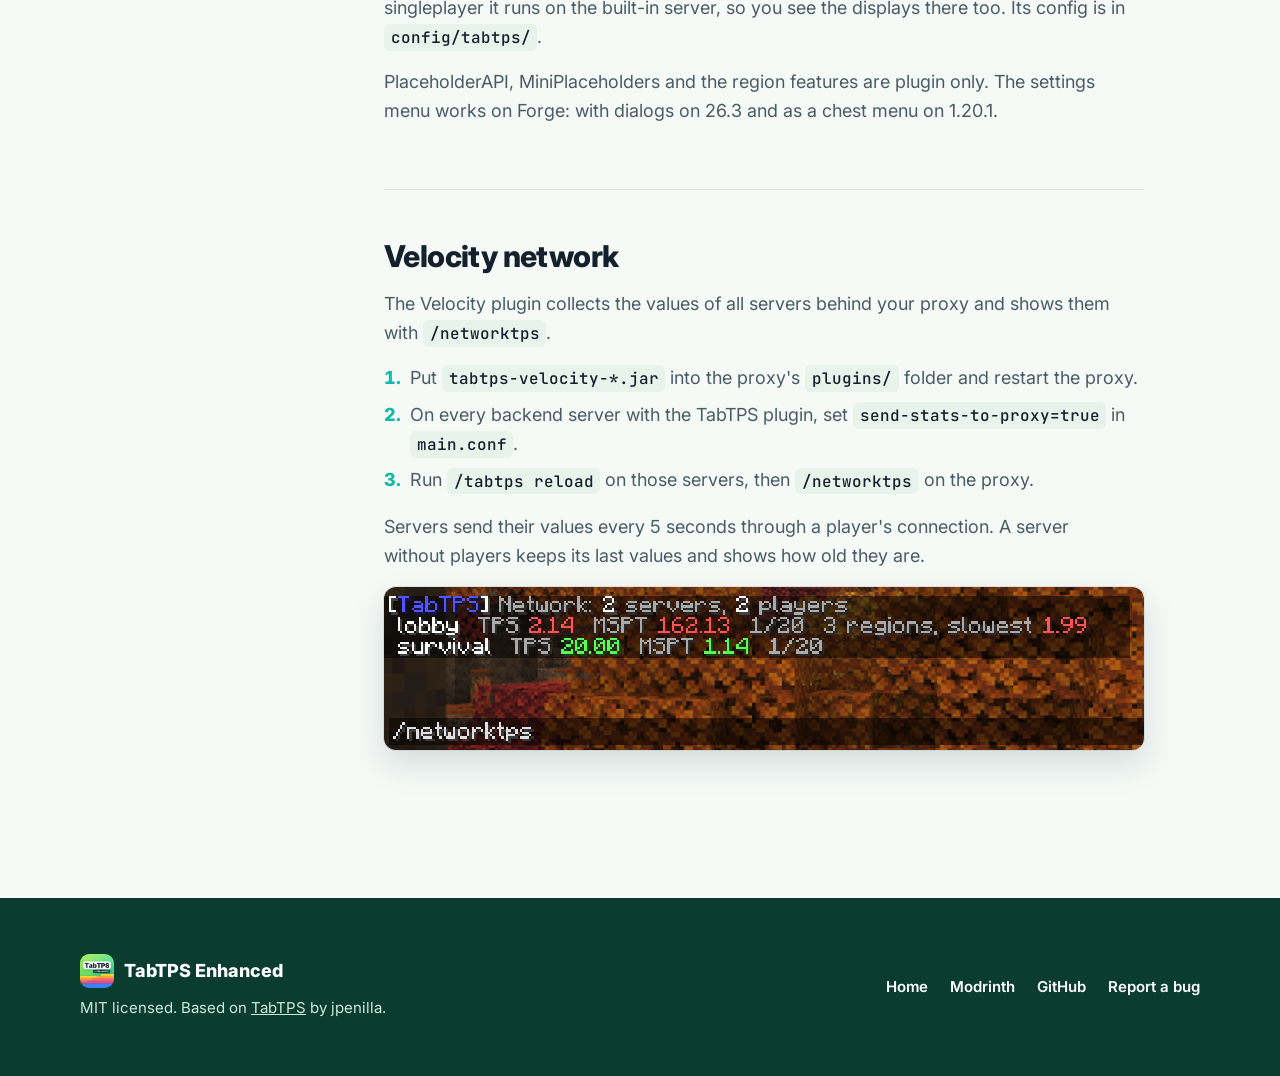
==== commit a380984d: "Release 1.4.0 The plugin jar is now called tabtps-enhanced-<version>.jar, matching the new project n" ====
--- a/docs/docs.html
+++ b/docs/docs.html
@@ -106,7 +106,7 @@
       <table>
         <thead><tr><th>You run</th><th>File</th><th>Folder</th></tr></thead>
         <tbody>
-          <tr><td>Folia, Canvas, Paper, Purpur, Leaf or Spigot (1.20 to 26.3)</td><td><code>tabtps-folia-*.jar</code></td><td><code>plugins/</code></td></tr>
+          <tr><td>Folia, Canvas, Paper, Purpur, Leaf or Spigot (1.20 to 26.3)</td><td><code>tabtps-enhanced-*.jar</code></td><td><code>plugins/</code></td></tr>
           <tr><td>Forge 26.3 or 1.20.1</td><td><code>tabtps-forge-mc&lt;version&gt;-*.jar</code></td><td><code>mods/</code></td></tr>
           <tr><td>Velocity 3.4 or newer</td><td><code>tabtps-velocity-*.jar</code></td><td><code>plugins/</code> of the proxy</td></tr>
         </tbody>
